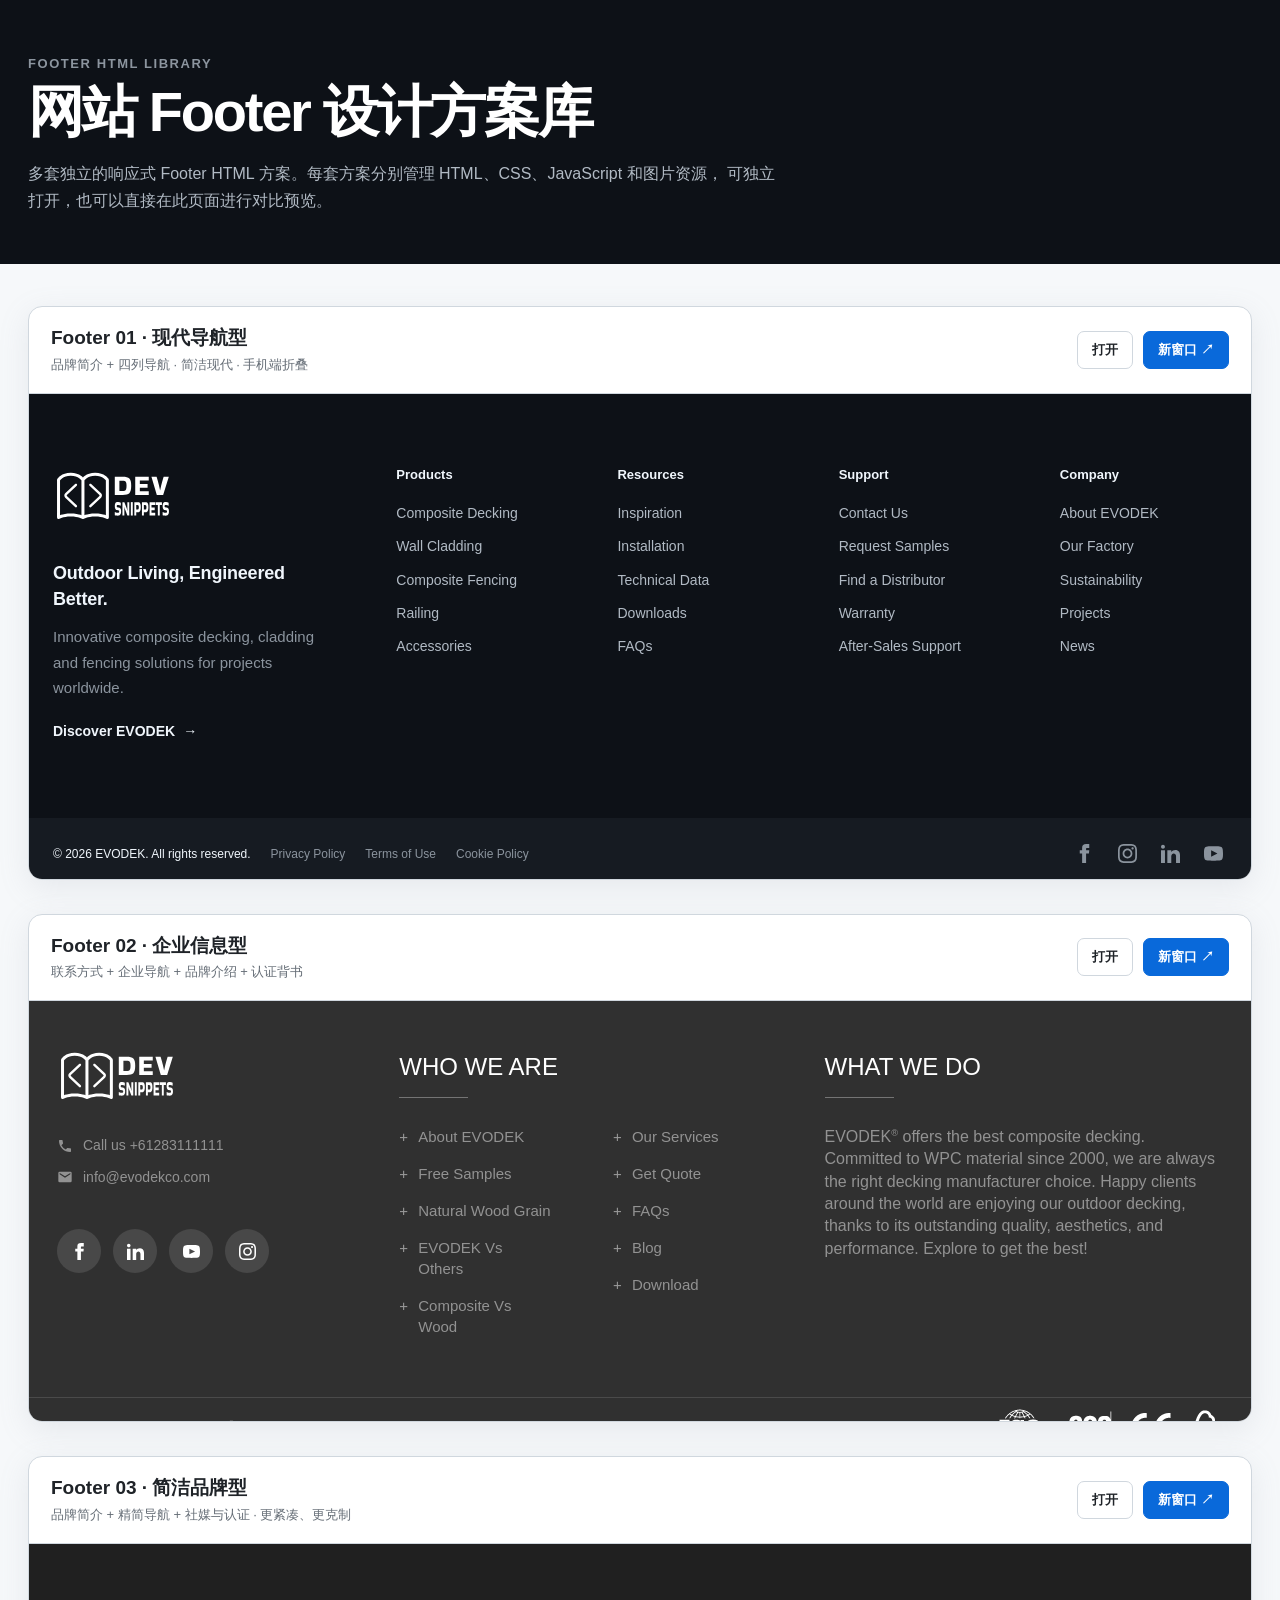
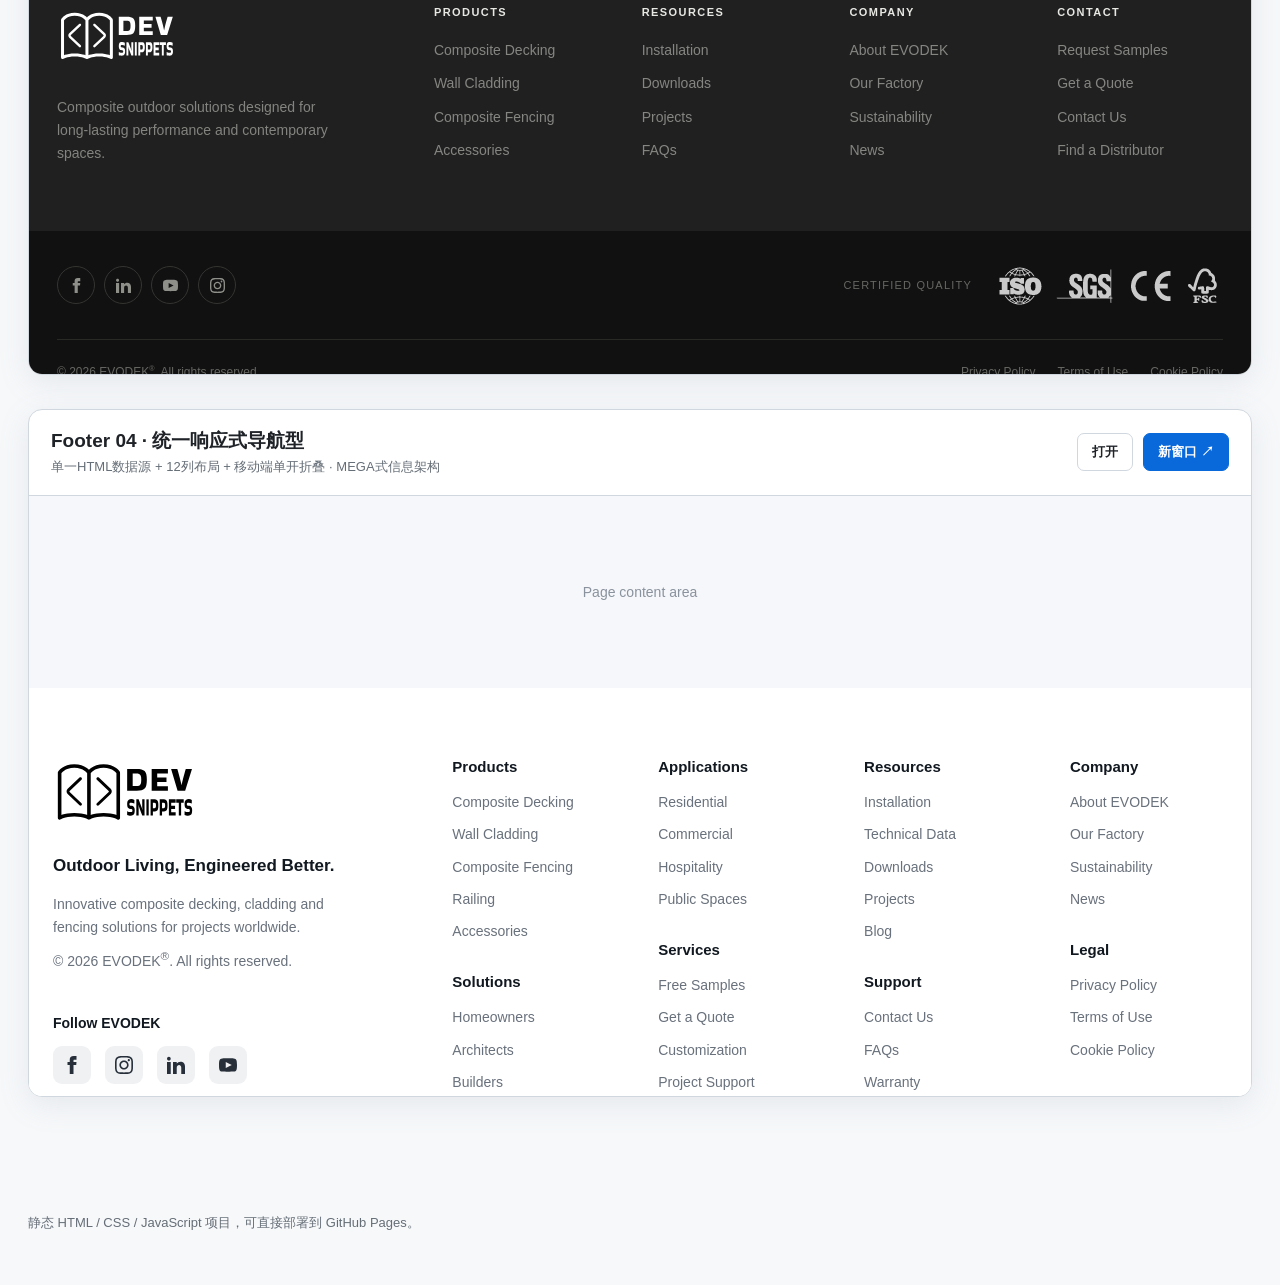
==== index.html @ 4586c10d "新增统一响应式 Footer 04 并重构项目文档 - 新增 Footer 04 统一响应式多栏目方案 - 采用单一 HTML 数据源适配桌面端和移动端 - 桌面端使用 12 列网格布局，品牌区占 4" ====
<!DOCTYPE html>
<html lang="zh-CN">
<head>
  <meta charset="UTF-8">
  <meta name="viewport" content="width=device-width, initial-scale=1.0">
  <meta name="description" content="Footer HTML 设计方案库">
  <title>Footer HTML Library</title>
  <style>
    :root {
      --bg: #f6f8fa;
      --card: #ffffff;
      --text: #1f2328;
      --muted: #656d76;
      --line: #d0d7de;
      --accent: #0969da;
      --shadow: 0 8px 30px rgba(140,149,159,.15);
      --max: 1480px;
    }

    * { box-sizing: border-box; }
    html { -webkit-text-size-adjust: 100%; }

    body {
      margin: 0;
      font-family: Inter, -apple-system, BlinkMacSystemFont, "Segoe UI", Roboto, Helvetica, Arial, sans-serif;
      color: var(--text);
      background: var(--bg);
    }

    a { color: inherit; text-decoration: none; }

    .page-header {
      background: #0d1117;
      color: #fff;
    }

    .page-header__inner {
      max-width: var(--max);
      margin: 0 auto;
      padding: 56px 28px 50px;
    }

    .eyebrow {
      margin: 0 0 12px;
      color: #8c959f;
      font-size: 13px;
      font-weight: 700;
      letter-spacing: .12em;
      text-transform: uppercase;
    }

    h1 {
      margin: 0;
      font-size: clamp(32px, 5vw, 56px);
      line-height: 1.05;
      letter-spacing: -.04em;
    }

    .intro {
      max-width: 760px;
      margin: 18px 0 0;
      color: #b1bac4;
      font-size: 16px;
      line-height: 1.7;
    }

    .page-main {
      max-width: var(--max);
      margin: 0 auto;
      padding: 42px 28px 70px;
    }

    .preview-card {
      overflow: hidden;
      margin-bottom: 34px;
      border: 1px solid var(--line);
      border-radius: 14px;
      background: var(--card);
      box-shadow: var(--shadow);
    }

    .preview-card__head {
      min-height: 78px;
      padding: 18px 22px;
      display: flex;
      align-items: center;
      justify-content: space-between;
      gap: 22px;
      border-bottom: 1px solid var(--line);
    }

    .preview-card__title-wrap { min-width: 0; }

    .preview-card__title {
      margin: 0;
      font-size: 19px;
      line-height: 1.35;
    }

    .preview-card__meta {
      margin: 5px 0 0;
      color: var(--muted);
      font-size: 13px;
      line-height: 1.45;
    }

    .preview-card__actions {
      display: flex;
      flex: 0 0 auto;
      gap: 10px;
    }

    .button {
      display: inline-flex;
      min-height: 38px;
      padding: 0 14px;
      align-items: center;
      justify-content: center;
      border: 1px solid var(--line);
      border-radius: 7px;
      background: #fff;
      color: var(--text);
      font-size: 13px;
      font-weight: 600;
      transition: border-color .2s ease, background-color .2s ease;
    }

    .button:hover {
      border-color: #8c959f;
      background: #f6f8fa;
    }

    .button--primary {
      border-color: var(--accent);
      background: var(--accent);
      color: #fff;
    }

    .button--primary:hover {
      border-color: #0860ca;
      background: #0860ca;
    }

    .preview-frame {
      display: block;
      width: 100%;
      height: 485px;
      border: 0;
      background: #fff;
    }

    .preview-card--compact .preview-frame { height: 420px; }
    .preview-card--brand .preview-frame { height: 430px; }
    .preview-card--unified .preview-frame { height: 600px; }

    .page-footer {
      max-width: var(--max);
      margin: 0 auto;
      padding: 0 28px 40px;
      color: var(--muted);
      font-size: 13px;
    }

    @media (max-width: 720px) {
      .page-header__inner { padding: 40px 20px 36px; }
      .page-main { padding: 24px 14px 48px; }
      .preview-card { margin-bottom: 22px; border-radius: 10px; }

      .preview-card__head {
        min-height: auto;
        padding: 16px;
        align-items: flex-start;
        flex-direction: column;
      }

      .preview-card__actions { width: 100%; }
      .button { flex: 1; }

      .preview-frame,
      .preview-card--compact .preview-frame,
      .preview-card--brand .preview-frame {
        height: 720px;
      }

      .preview-card--unified .preview-frame { height: 920px; }

      .page-footer { padding: 0 20px 30px; }
    }
  </style>
</head>
<body>
  <header class="page-header">
    <div class="page-header__inner">
      <p class="eyebrow">FOOTER HTML LIBRARY</p>
      <h1>网站 Footer 设计方案库</h1>
      <p class="intro">
        多套独立的响应式 Footer HTML 方案。每套方案分别管理 HTML、CSS、JavaScript 和图片资源，
        可独立打开，也可以直接在此页面进行对比预览。
      </p>
    </div>
  </header>

  <main class="page-main">

    <section class="preview-card">
      <div class="preview-card__head">
        <div class="preview-card__title-wrap">
          <h2 class="preview-card__title">Footer 01 · 现代导航型</h2>
          <p class="preview-card__meta">品牌简介 + 四列导航 · 简洁现代 · 手机端折叠</p>
        </div>
        <div class="preview-card__actions">
          <a class="button" href="footer-01/">打开</a>
          <a class="button button--primary" href="footer-01/" target="_blank" rel="noopener">新窗口 ↗</a>
        </div>
      </div>
      <iframe class="preview-frame" src="footer-01/" title="Footer 01 预览" loading="lazy"></iframe>
    </section>

    <section class="preview-card preview-card--compact">
      <div class="preview-card__head">
        <div class="preview-card__title-wrap">
          <h2 class="preview-card__title">Footer 02 · 企业信息型</h2>
          <p class="preview-card__meta">联系方式 + 企业导航 + 品牌介绍 + 认证背书</p>
        </div>
        <div class="preview-card__actions">
          <a class="button" href="footer-02/">打开</a>
          <a class="button button--primary" href="footer-02/" target="_blank" rel="noopener">新窗口 ↗</a>
        </div>
      </div>
      <iframe class="preview-frame" src="footer-02/" title="Footer 02 预览" loading="lazy"></iframe>
    </section>

    <section class="preview-card preview-card--brand">
      <div class="preview-card__head">
        <div class="preview-card__title-wrap">
          <h2 class="preview-card__title">Footer 03 · 简洁品牌型</h2>
          <p class="preview-card__meta">品牌简介 + 精简导航 + 社媒与认证 · 更紧凑、更克制</p>
        </div>
        <div class="preview-card__actions">
          <a class="button" href="footer-03/">打开</a>
          <a class="button button--primary" href="footer-03/" target="_blank" rel="noopener">新窗口 ↗</a>
        </div>
      </div>
      <iframe class="preview-frame" src="footer-03/" title="Footer 03 预览" loading="lazy"></iframe>
    </section>

    <section class="preview-card preview-card--unified">
      <div class="preview-card__head">
        <div class="preview-card__title-wrap">
          <h2 class="preview-card__title">Footer 04 · 统一响应式导航型</h2>
          <p class="preview-card__meta">单一HTML数据源 + 12列布局 + 移动端单开折叠 · MEGA式信息架构</p>
        </div>
        <div class="preview-card__actions">
          <a class="button" href="footer-04/">打开</a>
          <a class="button button--primary" href="footer-04/" target="_blank" rel="noopener">新窗口 ↗</a>
        </div>
      </div>
      <iframe class="preview-frame" src="footer-04/" title="Footer 04 预览" loading="lazy"></iframe>
    </section>

  </main>

  <footer class="page-footer">
    <p>静态 HTML / CSS / JavaScript 项目，可直接部署到 GitHub Pages。</p>
  </footer>
</body>
</html>
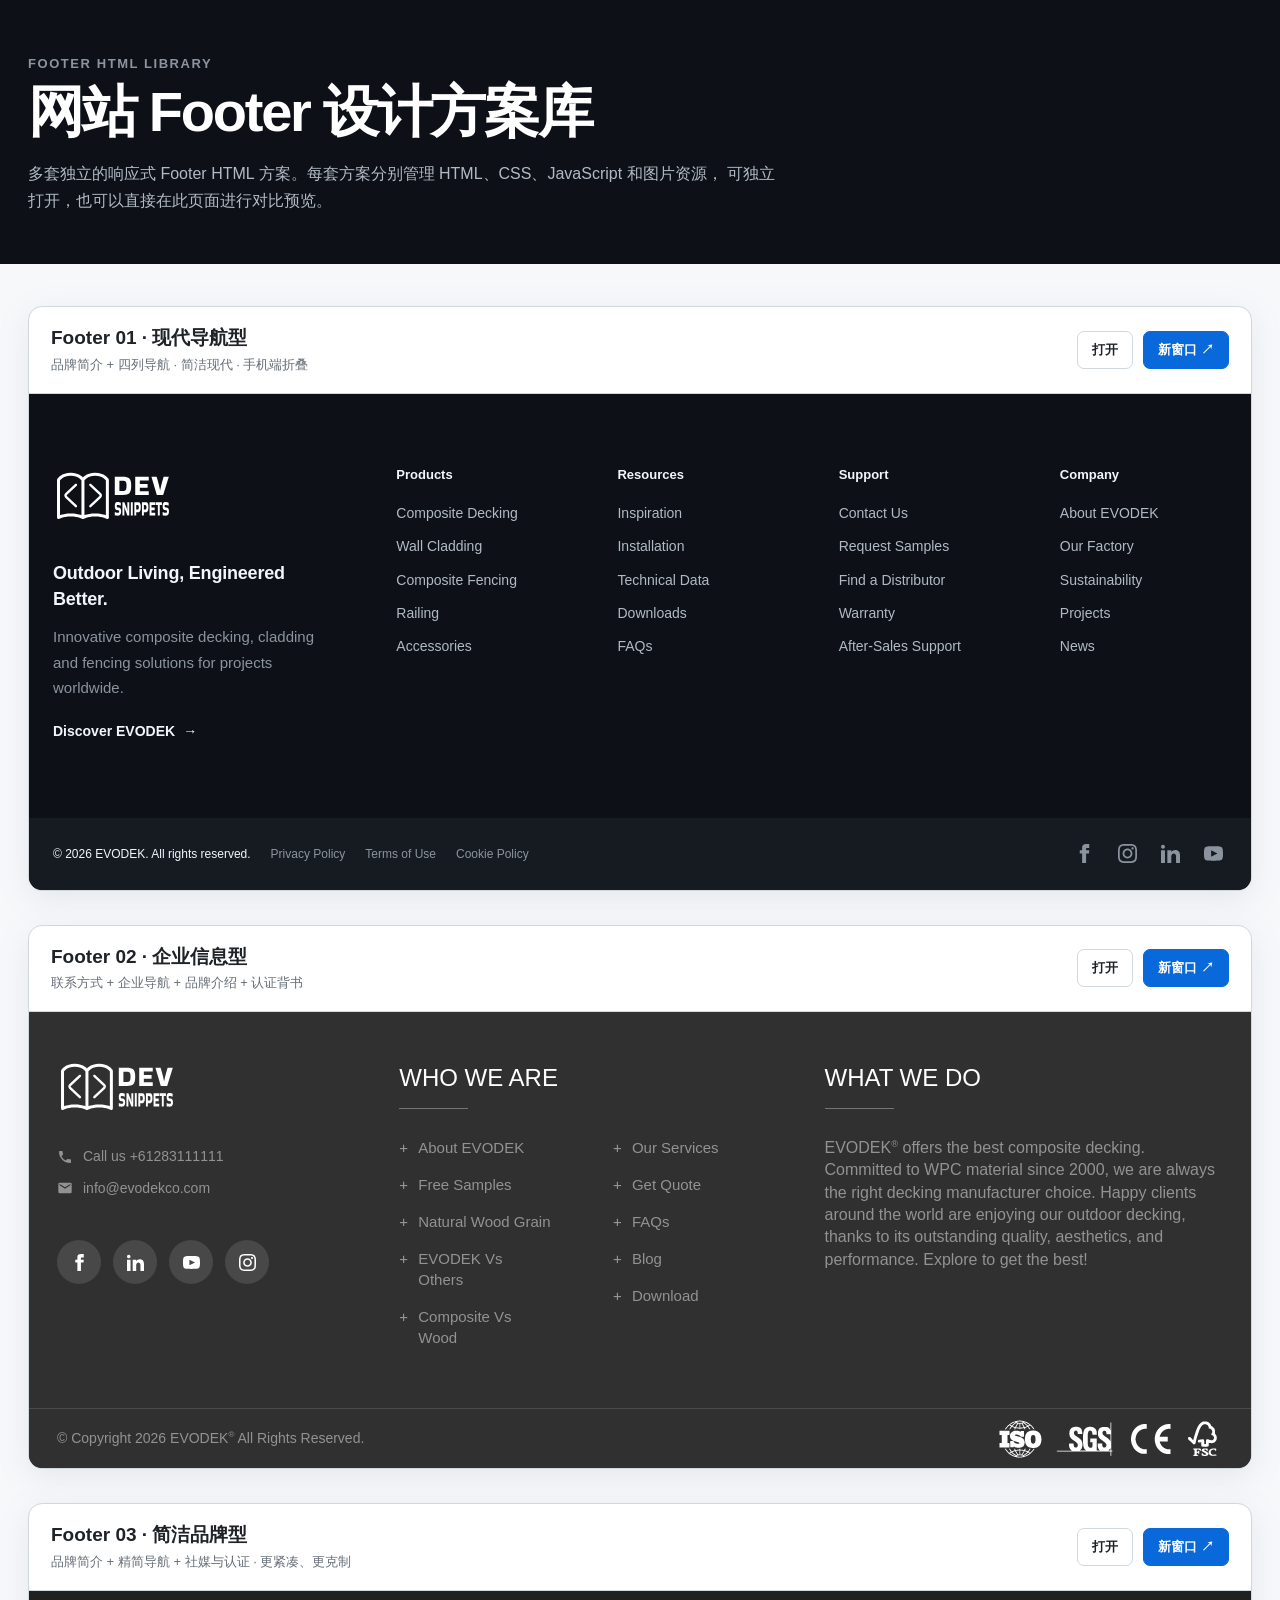
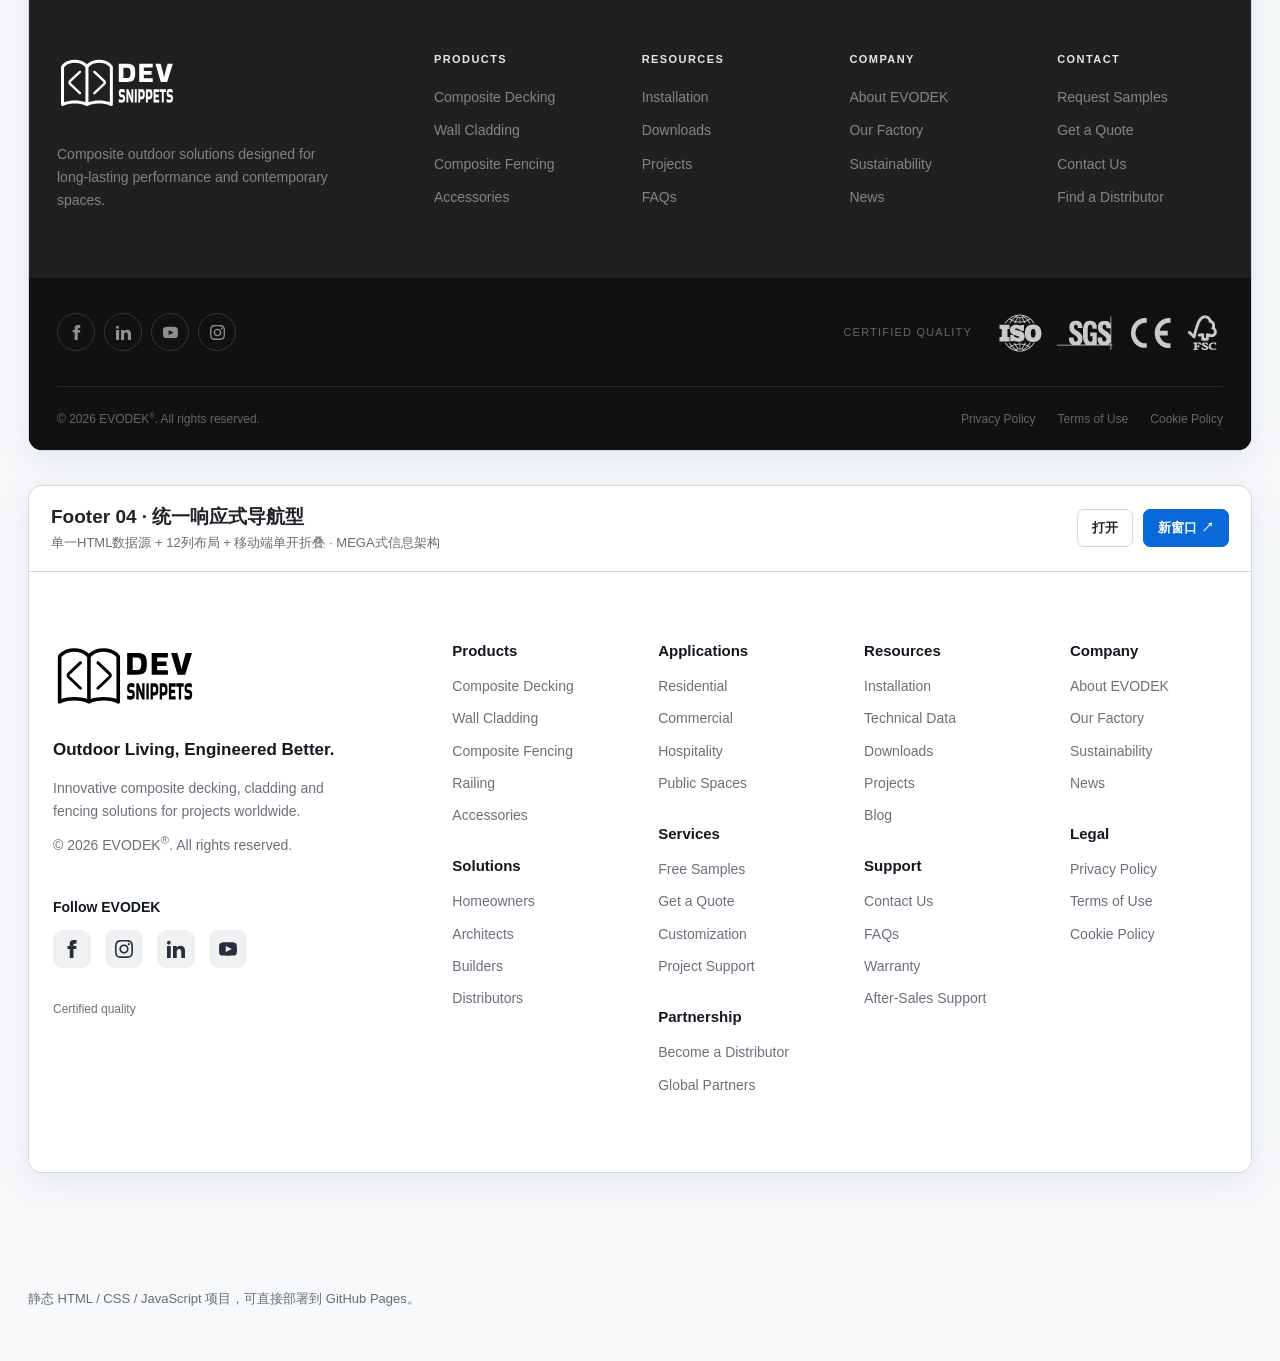
==== commit 615e4f75: "优化 Footer 预览高度并移除内部滚动条 - 优化根目录 index.html 的 Footer 预览框 - 根据每套 Footer 的实际内容自动调整 iframe 高度 - 移除 Footer" ====
--- a/index.html
+++ b/index.html
@@ -145,8 +145,10 @@
       display: block;
       width: 100%;
       height: 485px;
+      overflow: hidden;
       border: 0;
       background: #fff;
+      transition: height .2s ease;
     }
 
     .preview-card--compact .preview-frame { height: 420px; }
@@ -213,7 +215,7 @@
           <a class="button button--primary" href="footer-01/" target="_blank" rel="noopener">新窗口 ↗</a>
         </div>
       </div>
-      <iframe class="preview-frame" src="footer-01/" title="Footer 01 预览" loading="lazy"></iframe>
+      <iframe class="preview-frame" src="footer-01/" title="Footer 01 预览" loading="lazy" scrolling="no"></iframe>
     </section>
 
     <section class="preview-card preview-card--compact">
@@ -227,7 +229,7 @@
           <a class="button button--primary" href="footer-02/" target="_blank" rel="noopener">新窗口 ↗</a>
         </div>
       </div>
-      <iframe class="preview-frame" src="footer-02/" title="Footer 02 预览" loading="lazy"></iframe>
+      <iframe class="preview-frame" src="footer-02/" title="Footer 02 预览" loading="lazy" scrolling="no"></iframe>
     </section>
 
     <section class="preview-card preview-card--brand">
@@ -241,7 +243,7 @@
           <a class="button button--primary" href="footer-03/" target="_blank" rel="noopener">新窗口 ↗</a>
         </div>
       </div>
-      <iframe class="preview-frame" src="footer-03/" title="Footer 03 预览" loading="lazy"></iframe>
+      <iframe class="preview-frame" src="footer-03/" title="Footer 03 预览" loading="lazy" scrolling="no"></iframe>
     </section>
 
     <section class="preview-card preview-card--unified">
@@ -255,7 +257,7 @@
           <a class="button button--primary" href="footer-04/" target="_blank" rel="noopener">新窗口 ↗</a>
         </div>
       </div>
-      <iframe class="preview-frame" src="footer-04/" title="Footer 04 预览" loading="lazy"></iframe>
+      <iframe class="preview-frame" src="footer-04/" title="Footer 04 预览" loading="lazy" scrolling="no"></iframe>
     </section>
 
   </main>
@@ -263,5 +265,59 @@
   <footer class="page-footer">
     <p>静态 HTML / CSS / JavaScript 项目，可直接部署到 GitHub Pages。</p>
   </footer>
+
+  <script>
+    (() => {
+      "use strict";
+
+      const frames = document.querySelectorAll(".preview-frame");
+
+      const connectAutoHeight = (frame) => {
+        const doc = frame.contentDocument;
+        if (!doc || !doc.documentElement || !doc.body) return;
+
+        // The spacer belongs to each standalone demo page. The overview only
+        // needs the footer itself, so removing it keeps the comparison concise.
+        const demoSpace = doc.querySelector(".demo-space");
+        if (demoSpace) demoSpace.style.setProperty("display", "none", "important");
+
+        doc.documentElement.style.overflow = "hidden";
+        doc.body.style.overflow = "hidden";
+
+        const updateHeight = () => {
+          const height = Math.ceil(Math.max(
+            doc.documentElement.scrollHeight,
+            doc.documentElement.offsetHeight,
+            doc.body.scrollHeight,
+            doc.body.offsetHeight
+          ));
+
+          if (height > 0) frame.style.height = `${height}px`;
+        };
+
+        const scheduleUpdate = () => {
+          window.requestAnimationFrame(() => window.requestAnimationFrame(updateHeight));
+        };
+
+        const resizeObserver = new ResizeObserver(scheduleUpdate);
+        resizeObserver.observe(doc.documentElement);
+        resizeObserver.observe(doc.body);
+
+        const mutationObserver = new MutationObserver(scheduleUpdate);
+        mutationObserver.observe(doc.body, {
+          attributes: true,
+          childList: true,
+          subtree: true
+        });
+
+        if (doc.fonts && doc.fonts.ready) doc.fonts.ready.then(scheduleUpdate);
+        scheduleUpdate();
+      };
+
+      frames.forEach((frame) => {
+        frame.addEventListener("load", () => connectAutoHeight(frame));
+      });
+    })();
+  </script>
 </body>
 </html>
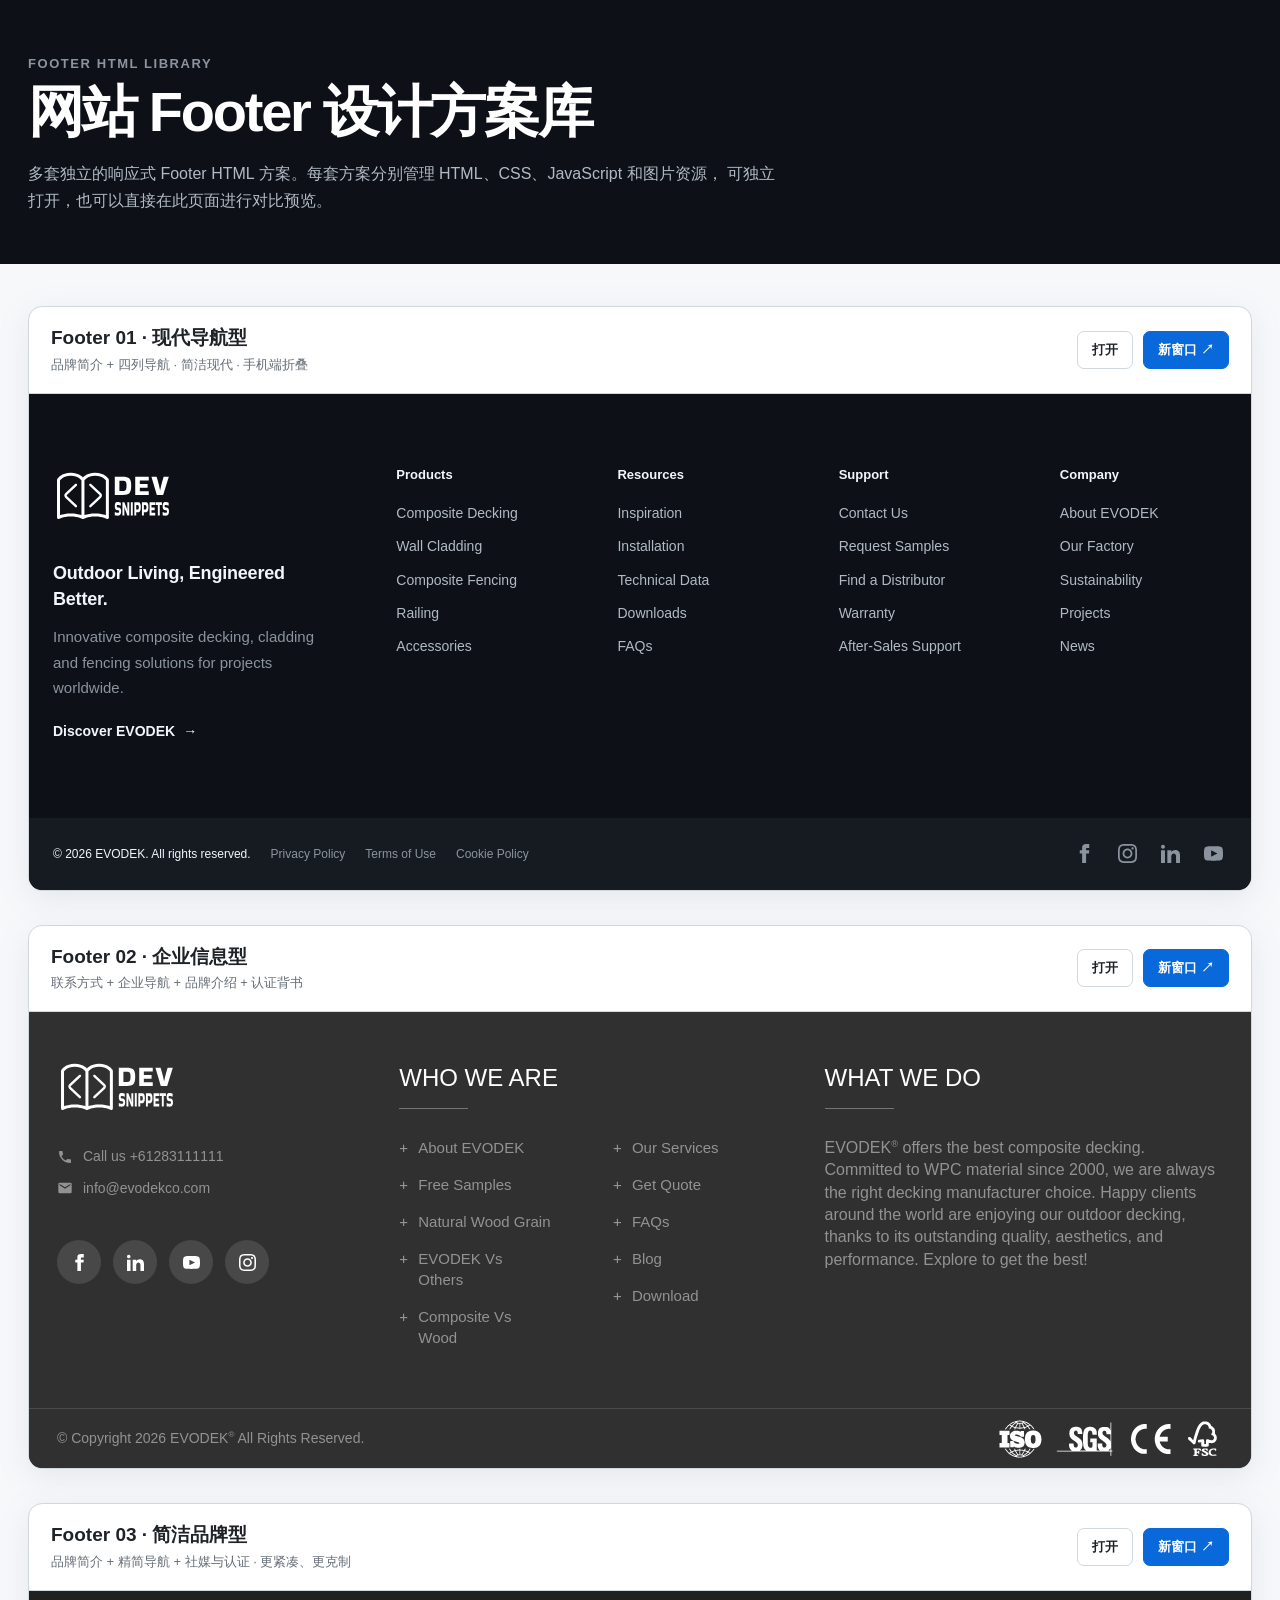
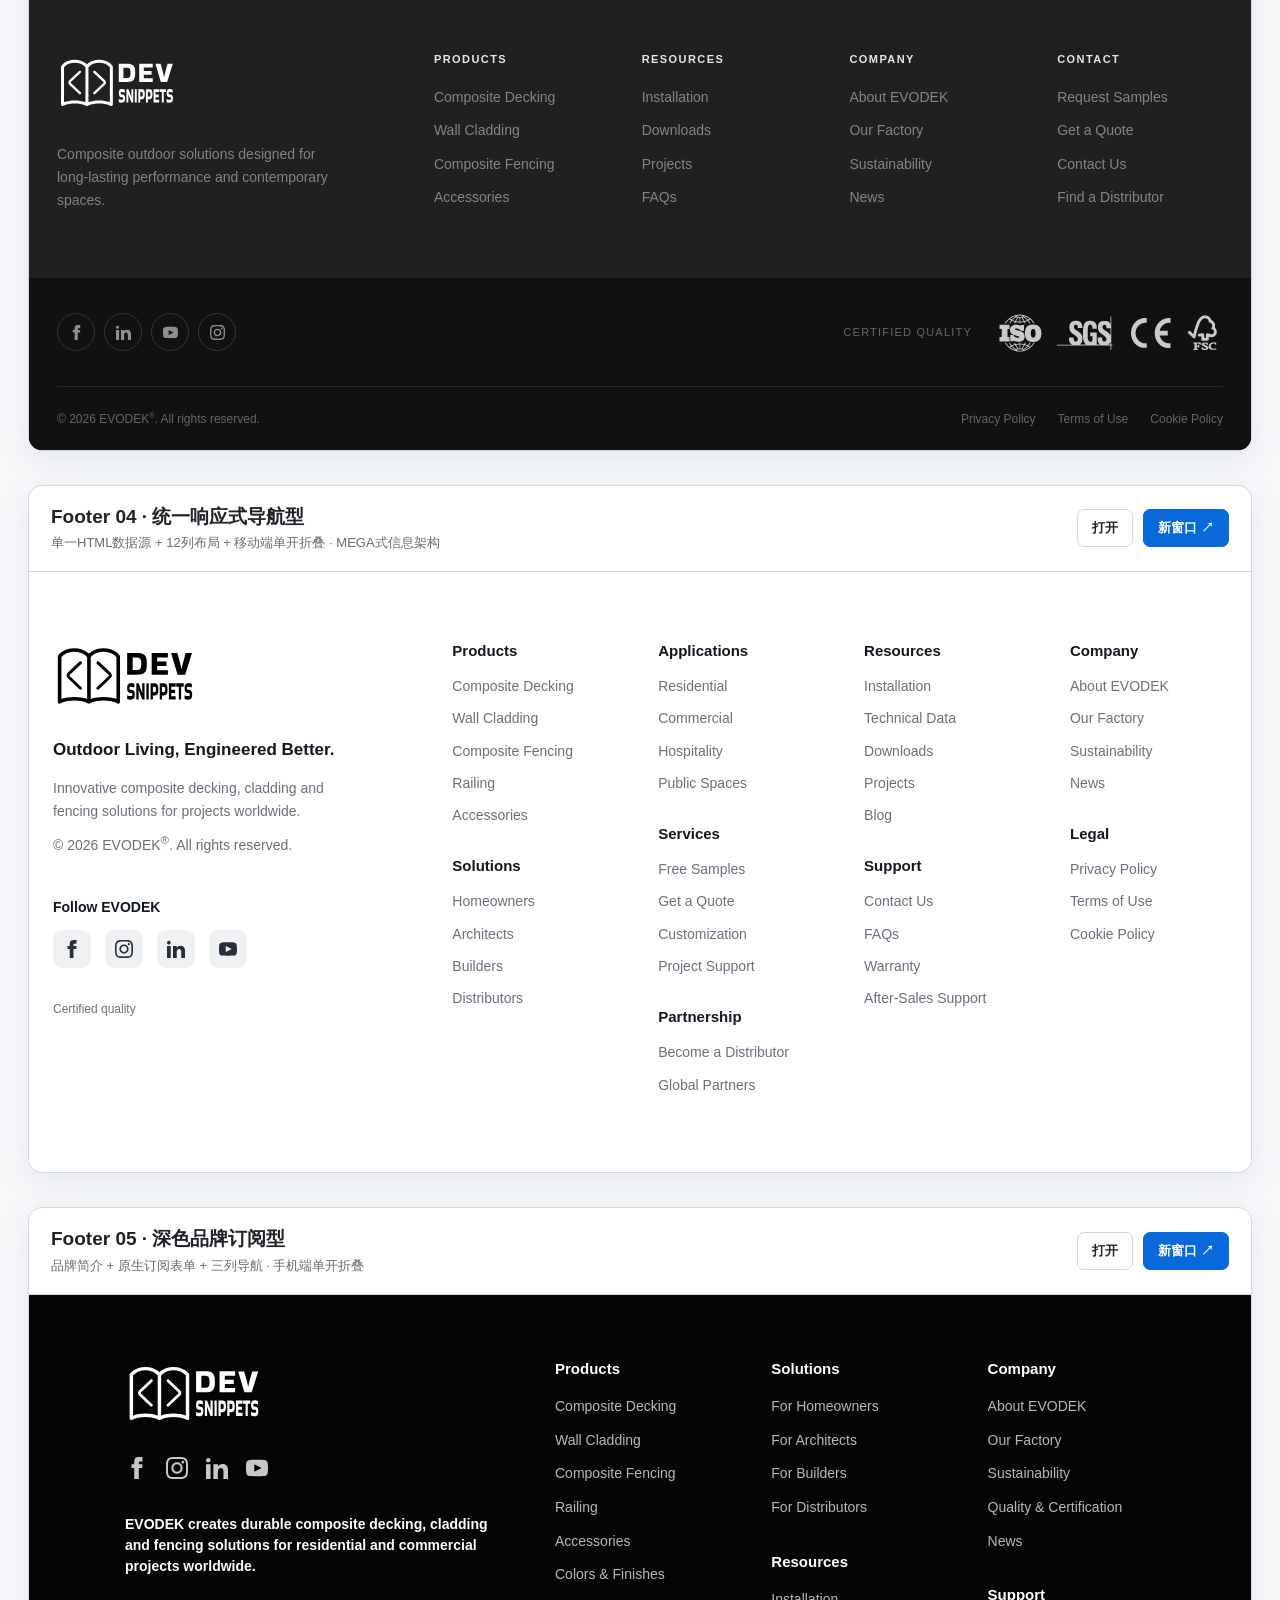
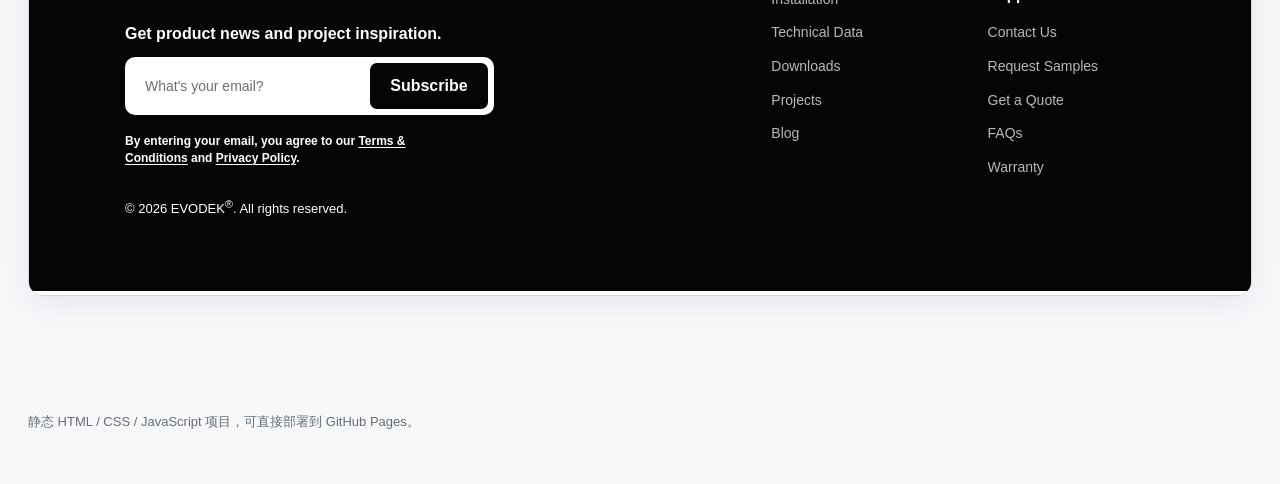
==== commit 8c39c81a: "优化 Footer 05 手机端导航间距与箭头对齐 - 精修 Footer 05 手机端折叠菜单 - 为折叠内容增加独立动画内层 - 确保菜单收起时内容区域高度完全归零 - 统一菜单标题行高度和分隔线" ====
--- a/index.html
+++ b/index.html
@@ -154,6 +154,7 @@
     .preview-card--compact .preview-frame { height: 420px; }
     .preview-card--brand .preview-frame { height: 430px; }
     .preview-card--unified .preview-frame { height: 600px; }
+    .preview-card--newsletter .preview-frame { height: 600px; }
 
     .page-footer {
       max-width: var(--max);
@@ -185,6 +186,7 @@
       }
 
       .preview-card--unified .preview-frame { height: 920px; }
+      .preview-card--newsletter .preview-frame { height: 940px; }
 
       .page-footer { padding: 0 20px 30px; }
     }
@@ -260,6 +262,20 @@
       <iframe class="preview-frame" src="footer-04/" title="Footer 04 预览" loading="lazy" scrolling="no"></iframe>
     </section>
 
+    <section class="preview-card preview-card--newsletter">
+      <div class="preview-card__head">
+        <div class="preview-card__title-wrap">
+          <h2 class="preview-card__title">Footer 05 · 深色品牌订阅型</h2>
+          <p class="preview-card__meta">品牌简介 + 原生订阅表单 + 三列导航 · 手机端单开折叠</p>
+        </div>
+        <div class="preview-card__actions">
+          <a class="button" href="footer-05/">打开</a>
+          <a class="button button--primary" href="footer-05/" target="_blank" rel="noopener">新窗口 ↗</a>
+        </div>
+      </div>
+      <iframe class="preview-frame" src="footer-05/" title="Footer 05 预览" loading="lazy" scrolling="no"></iframe>
+    </section>
+
   </main>
 
   <footer class="page-footer">
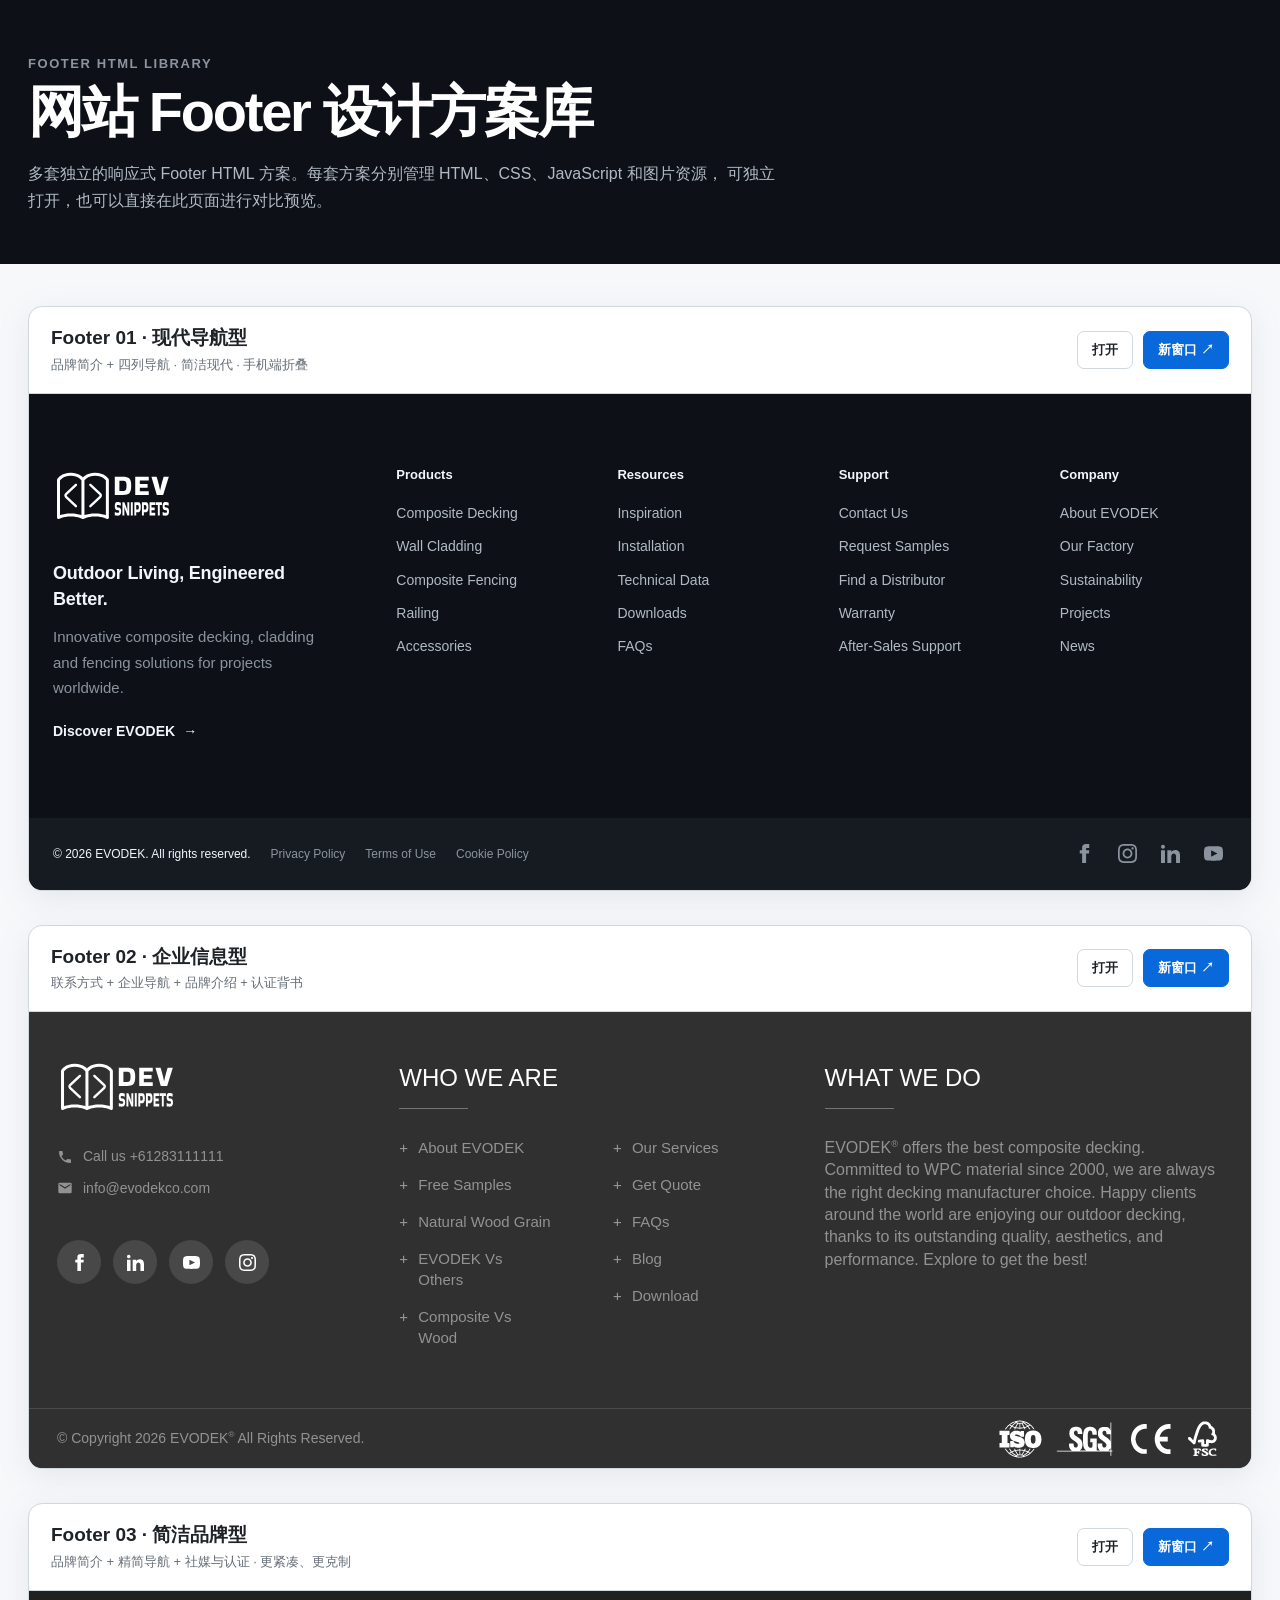
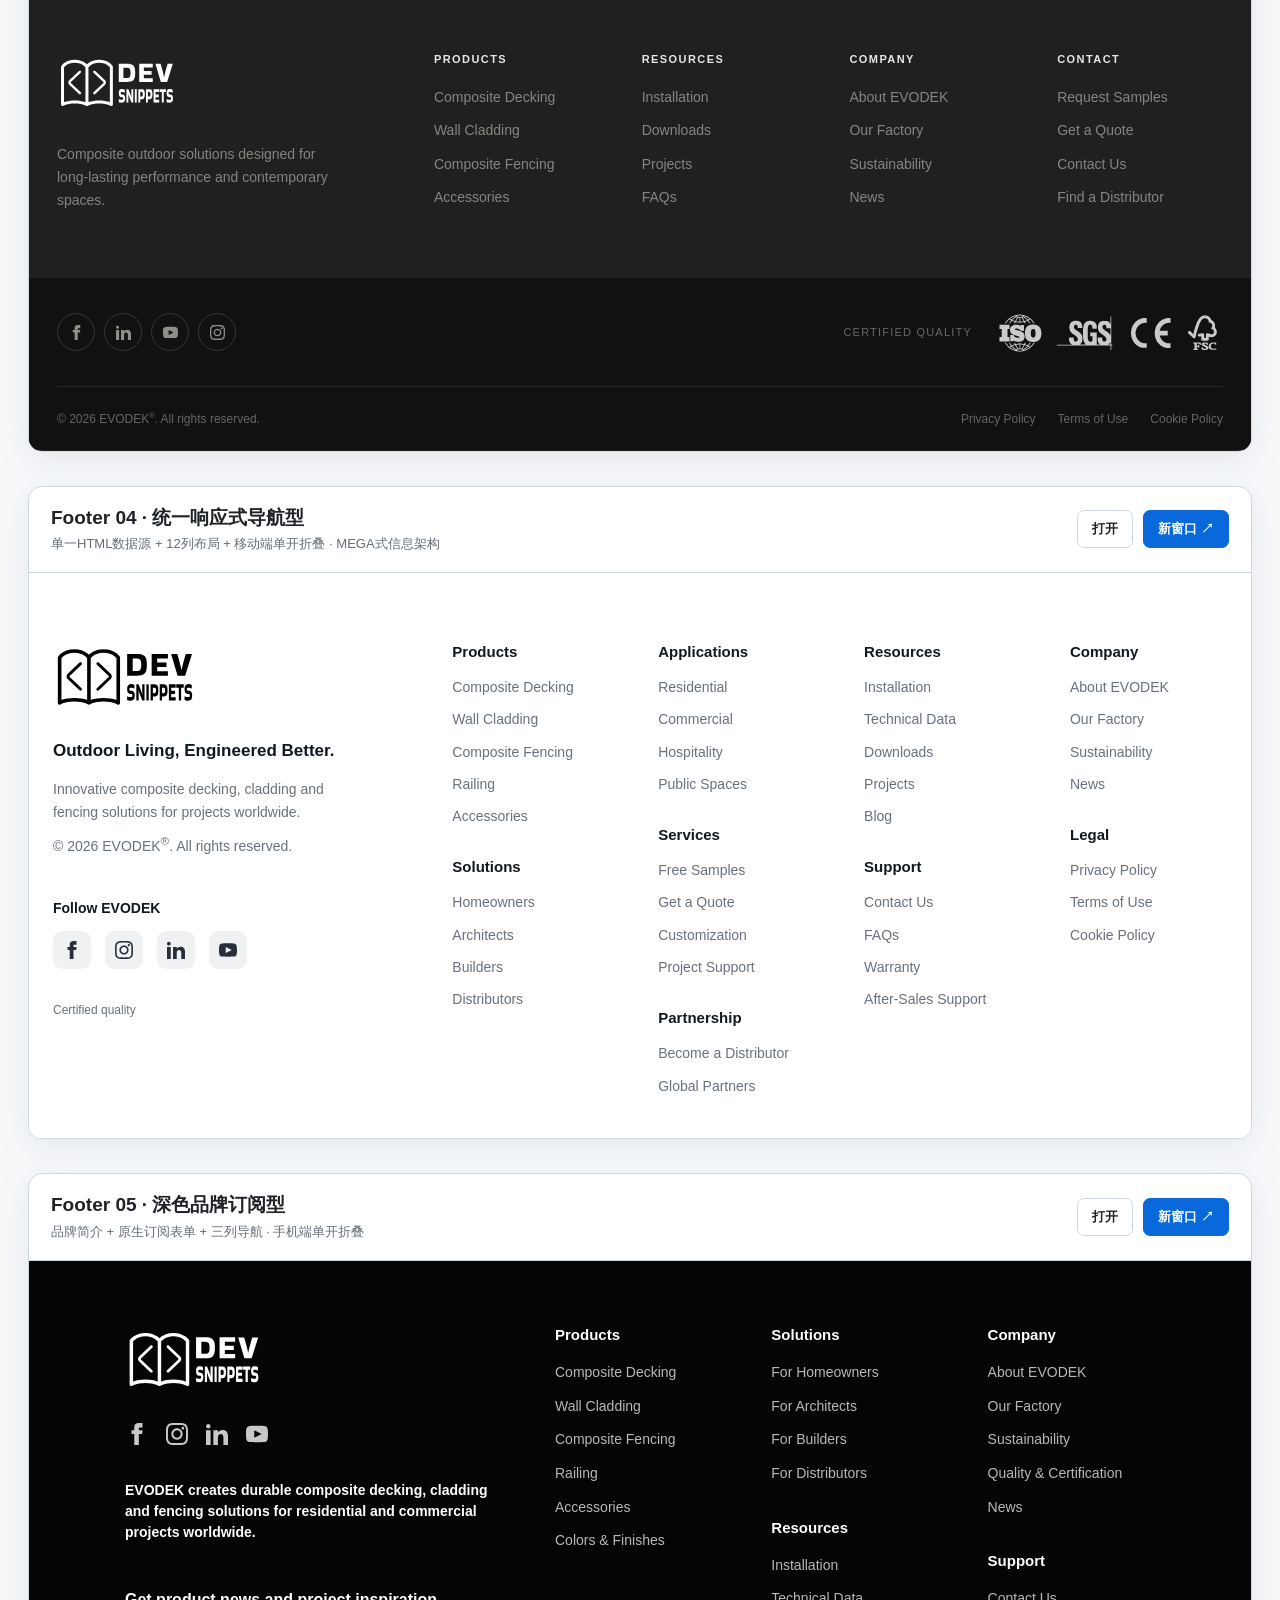
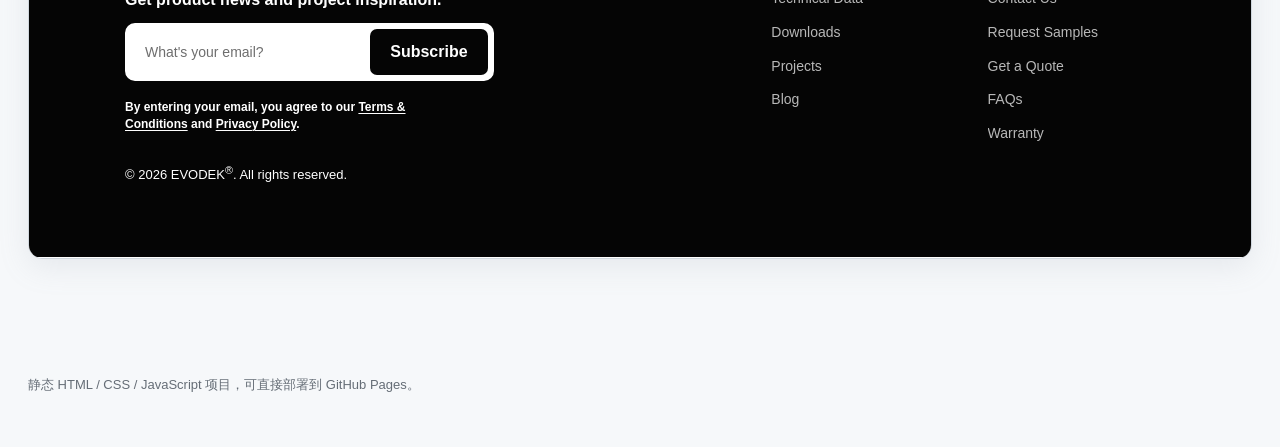
==== commit 7f831e34: "Update index.html" ====
--- a/index.html
+++ b/index.html
@@ -148,7 +148,6 @@
       overflow: hidden;
       border: 0;
       background: #fff;
-      transition: height .2s ease;
     }
 
     .preview-card--compact .preview-frame { height: 420px; }
@@ -301,12 +300,11 @@
         doc.body.style.overflow = "hidden";
 
         const updateHeight = () => {
-          const height = Math.ceil(Math.max(
-            doc.documentElement.scrollHeight,
-            doc.documentElement.offsetHeight,
-            doc.body.scrollHeight,
-            doc.body.offsetHeight
-          ));
+          const footer = doc.querySelector(".site-footer");
+
+          const height = footer
+            ? Math.ceil(footer.getBoundingClientRect().bottom)
+            : Math.ceil(doc.body.scrollHeight);
 
           if (height > 0) frame.style.height = `${height}px`;
         };
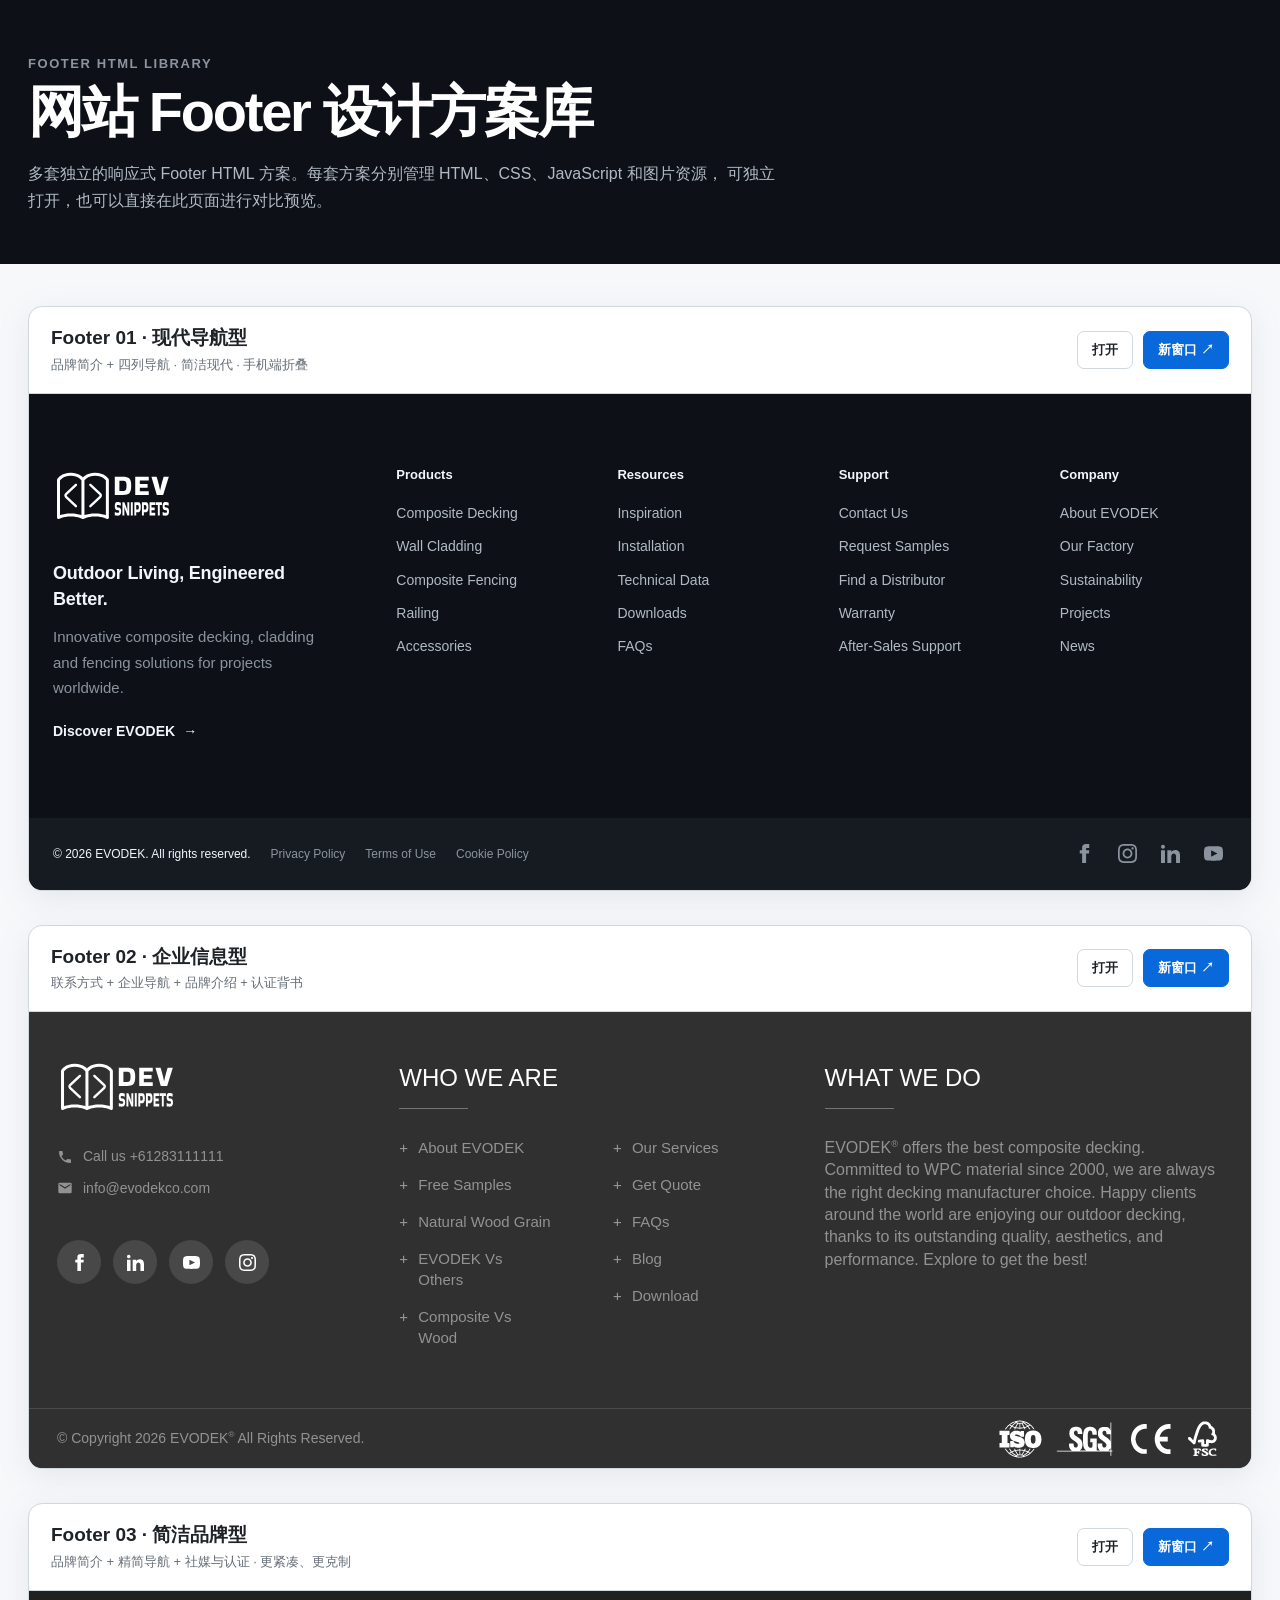
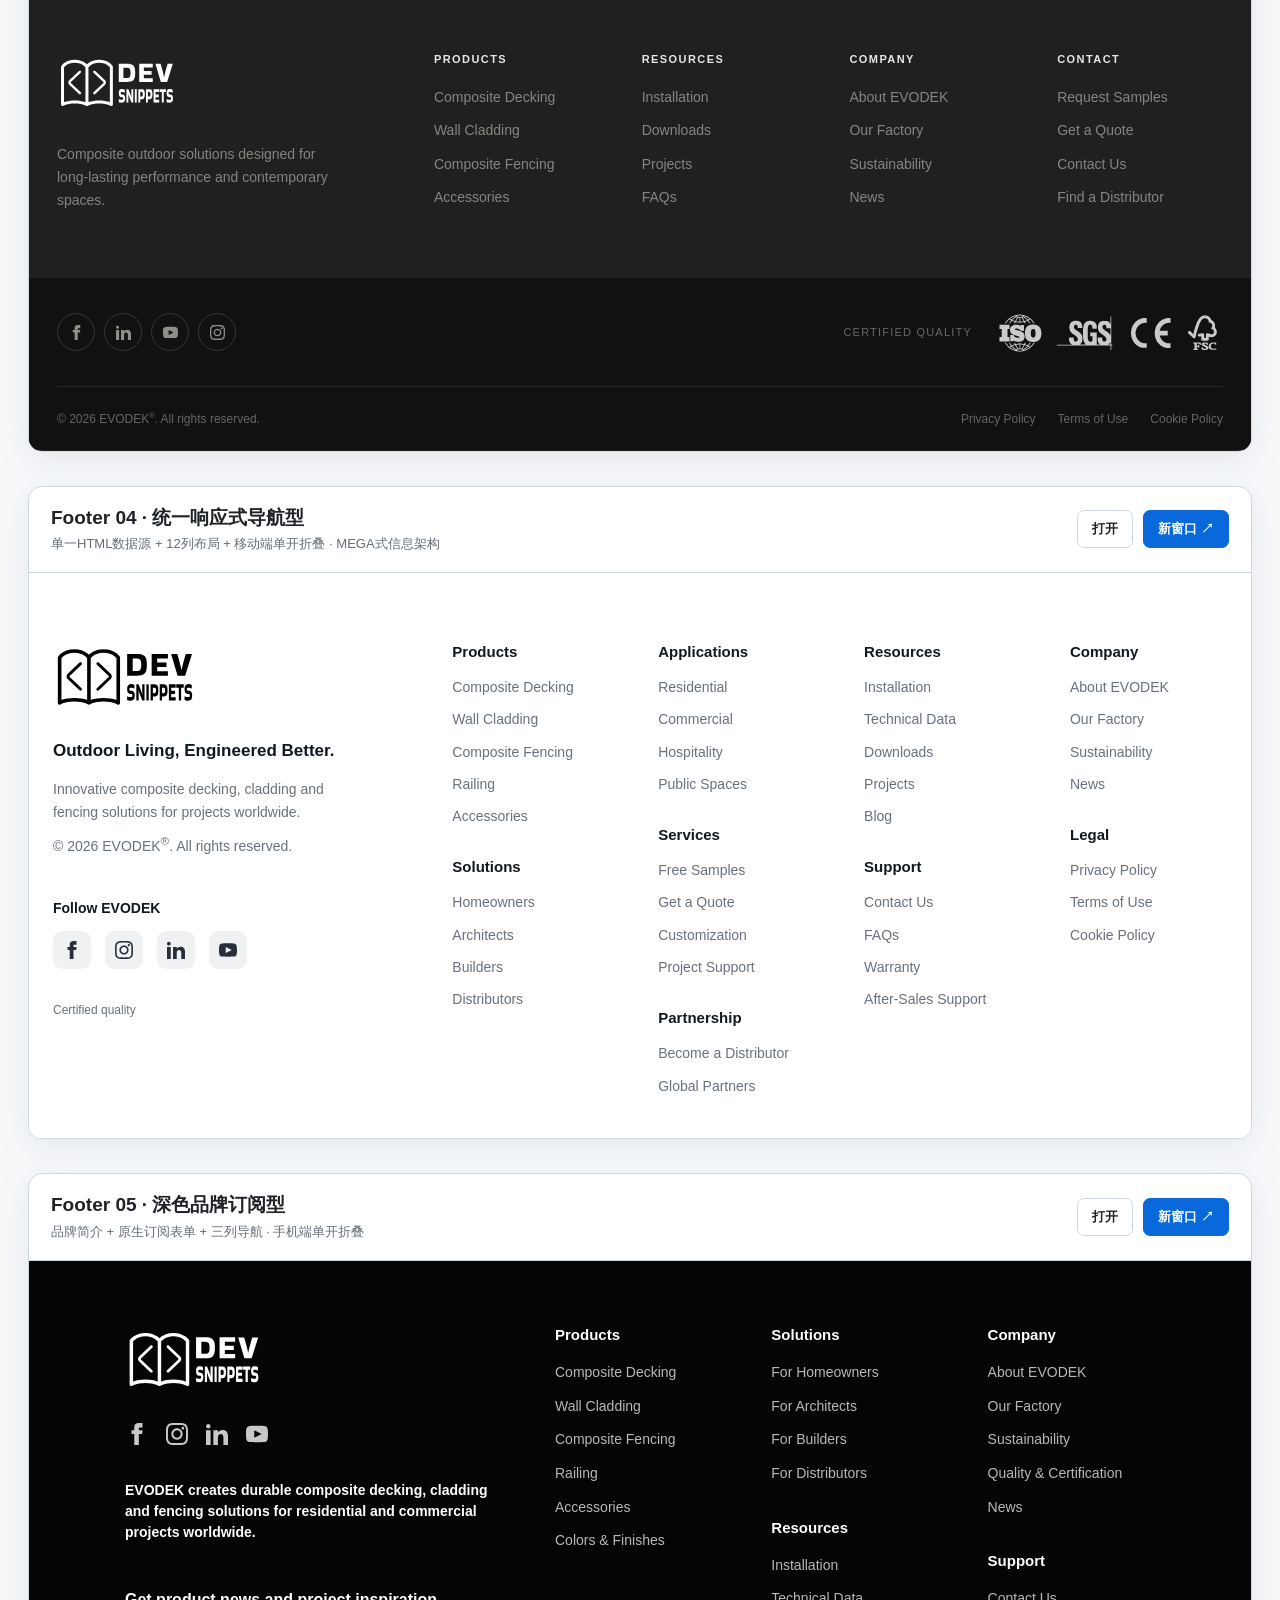
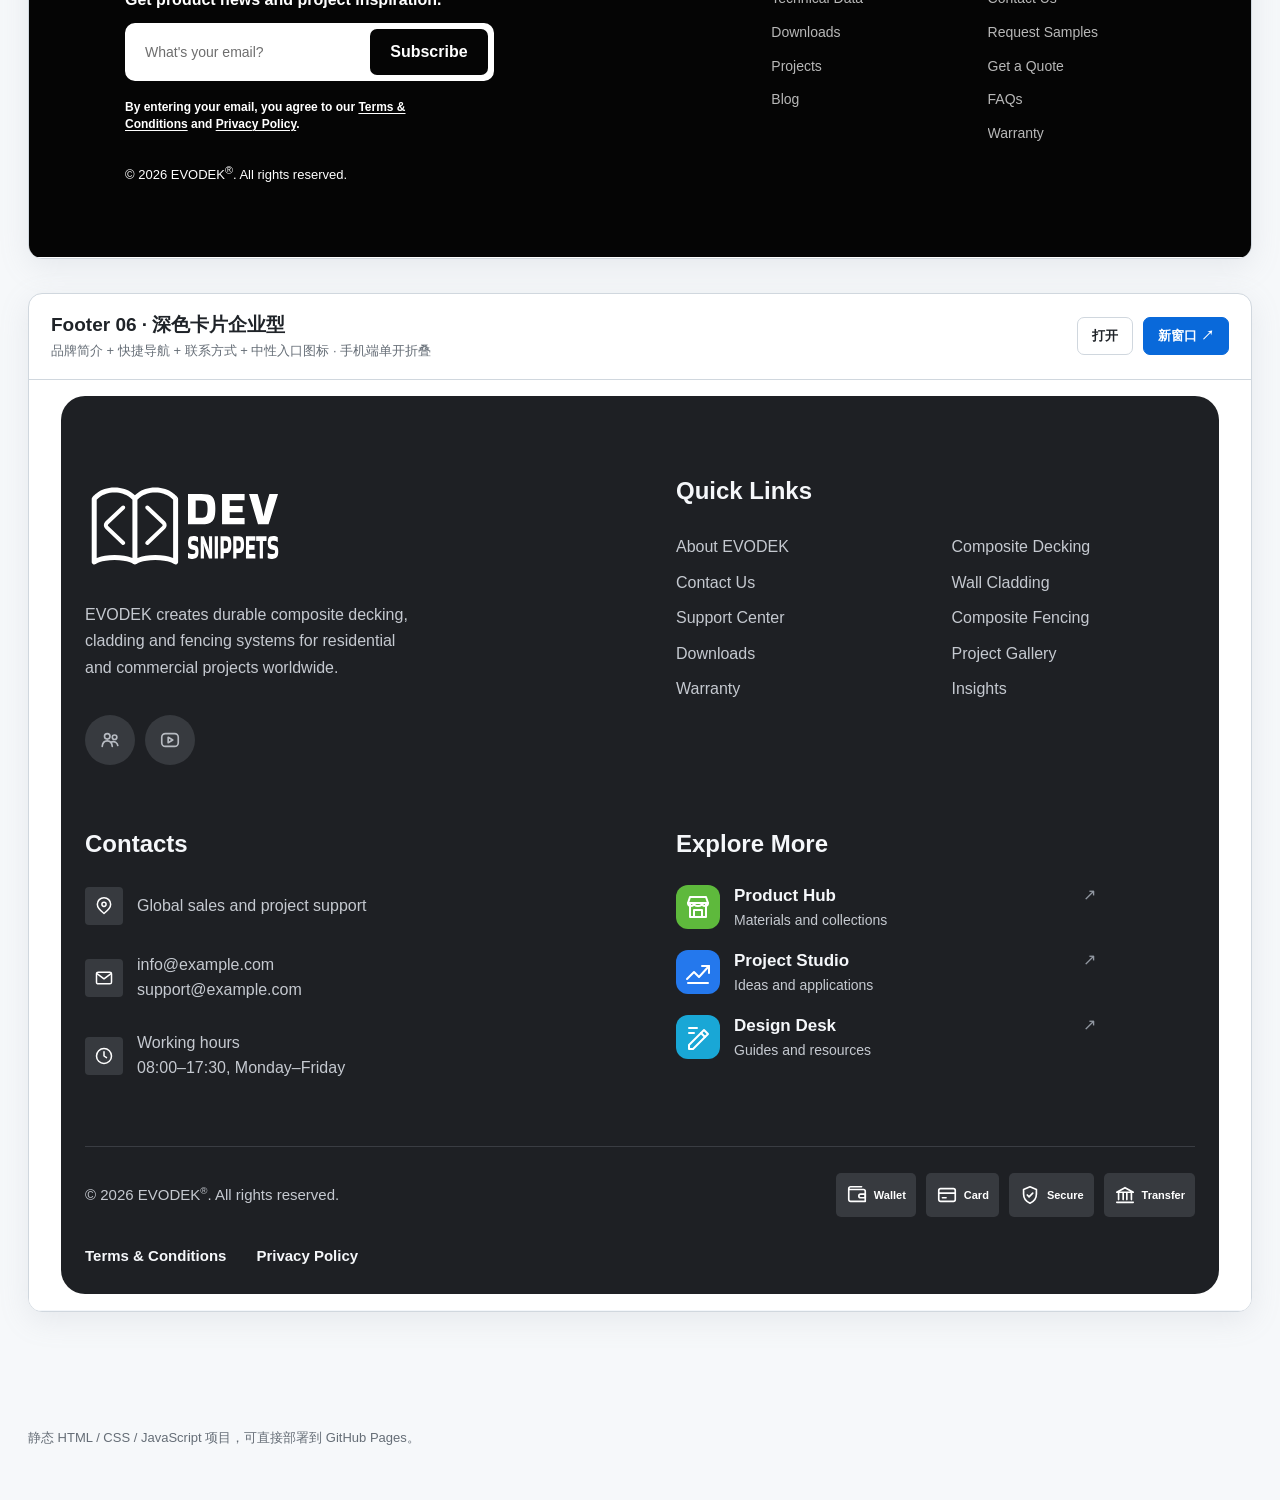
==== commit ade270d2: "新增 Footer 06 深色卡片企业型方案 * 新增 footer-06 深色圆角卡片式企业 Footer * 桌面端采用品牌、快捷链接、联系方式和扩展入口四列布局 * 平板端自动转换为两列信息布局" ====
--- a/index.html
+++ b/index.html
@@ -154,6 +154,7 @@
     .preview-card--brand .preview-frame { height: 430px; }
     .preview-card--unified .preview-frame { height: 600px; }
     .preview-card--newsletter .preview-frame { height: 600px; }
+    .preview-card--corporate .preview-frame { height: 600px; }
 
     .page-footer {
       max-width: var(--max);
@@ -186,6 +187,7 @@
 
       .preview-card--unified .preview-frame { height: 920px; }
       .preview-card--newsletter .preview-frame { height: 940px; }
+      .preview-card--corporate .preview-frame { height: 940px; }
 
       .page-footer { padding: 0 20px 30px; }
     }
@@ -275,6 +277,20 @@
       <iframe class="preview-frame" src="footer-05/" title="Footer 05 预览" loading="lazy" scrolling="no"></iframe>
     </section>
 
+    <section class="preview-card preview-card--corporate">
+      <div class="preview-card__head">
+        <div class="preview-card__title-wrap">
+          <h2 class="preview-card__title">Footer 06 · 深色卡片企业型</h2>
+          <p class="preview-card__meta">品牌简介 + 快捷导航 + 联系方式 + 中性入口图标 · 手机端单开折叠</p>
+        </div>
+        <div class="preview-card__actions">
+          <a class="button" href="footer-06/">打开</a>
+          <a class="button button--primary" href="footer-06/" target="_blank" rel="noopener">新窗口 ↗</a>
+        </div>
+      </div>
+      <iframe class="preview-frame" src="footer-06/" title="Footer 06 预览" loading="lazy" scrolling="no"></iframe>
+    </section>
+
   </main>
 
   <footer class="page-footer">
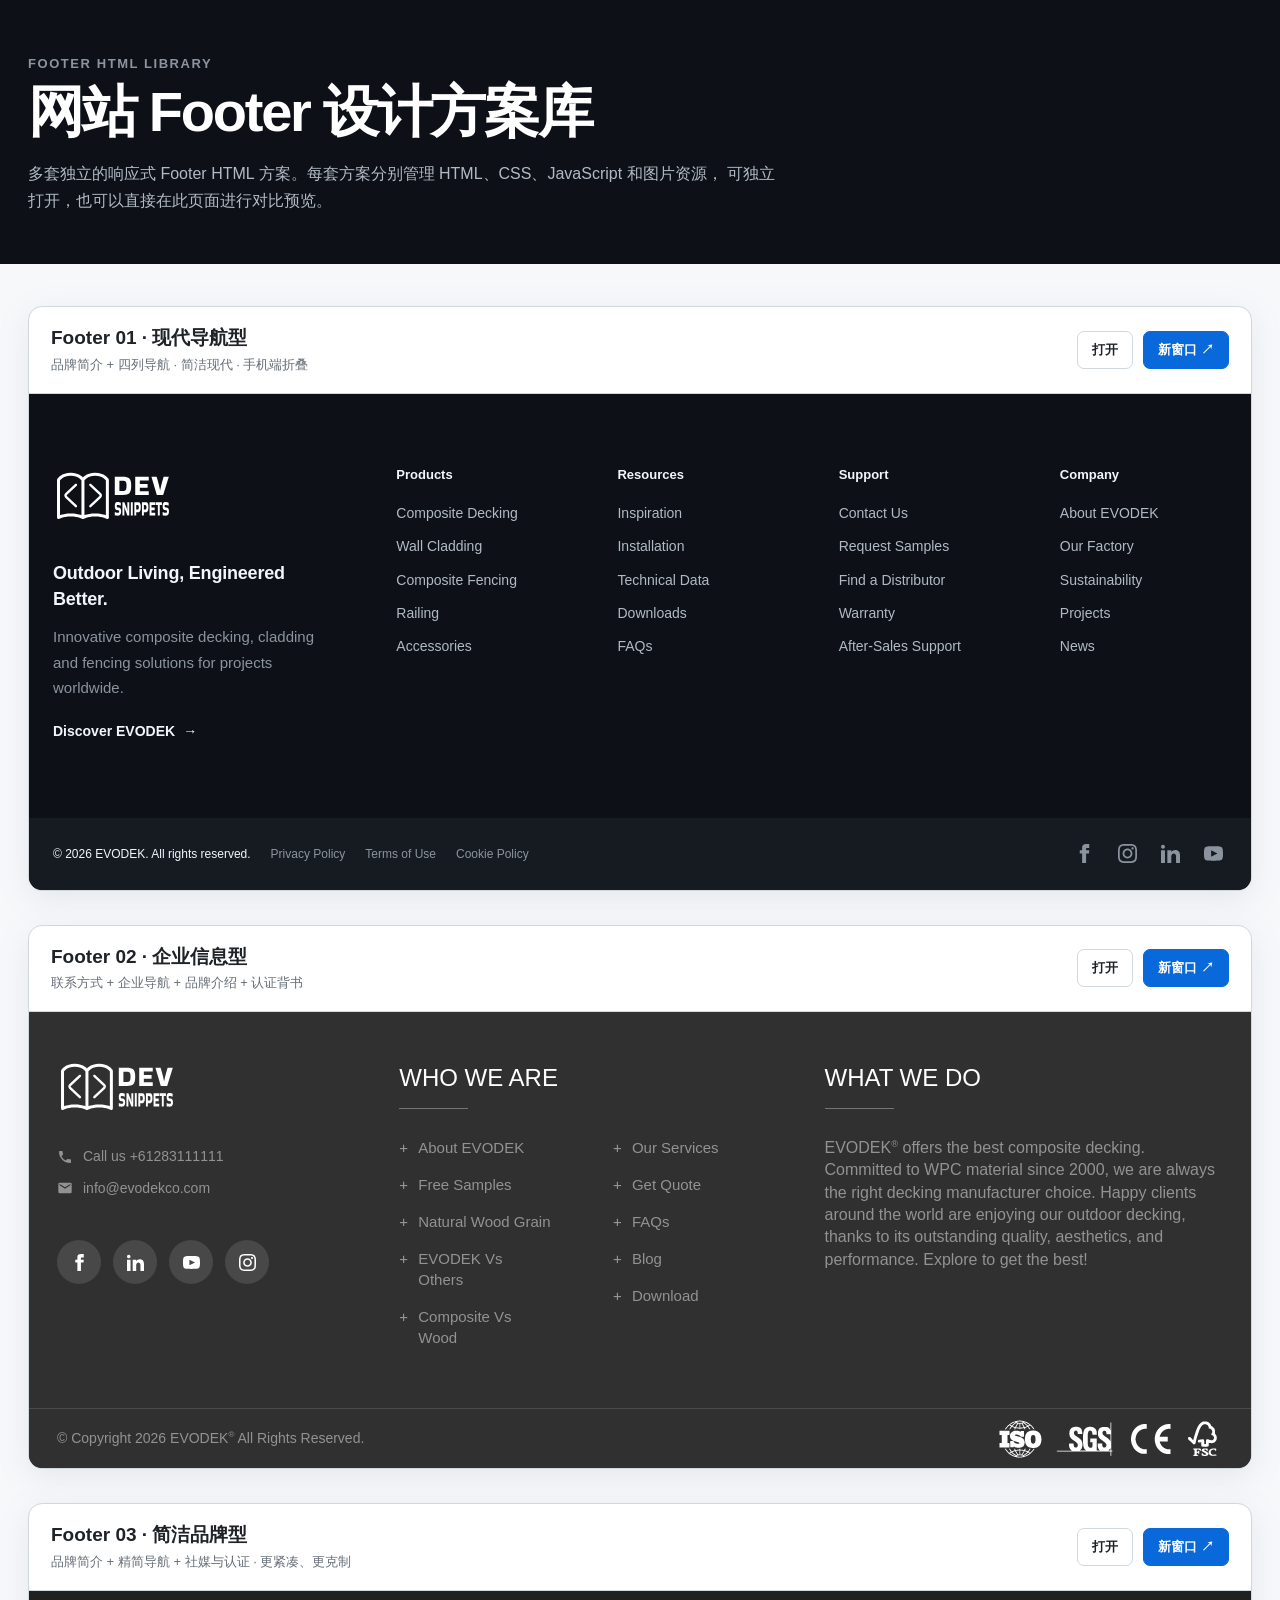
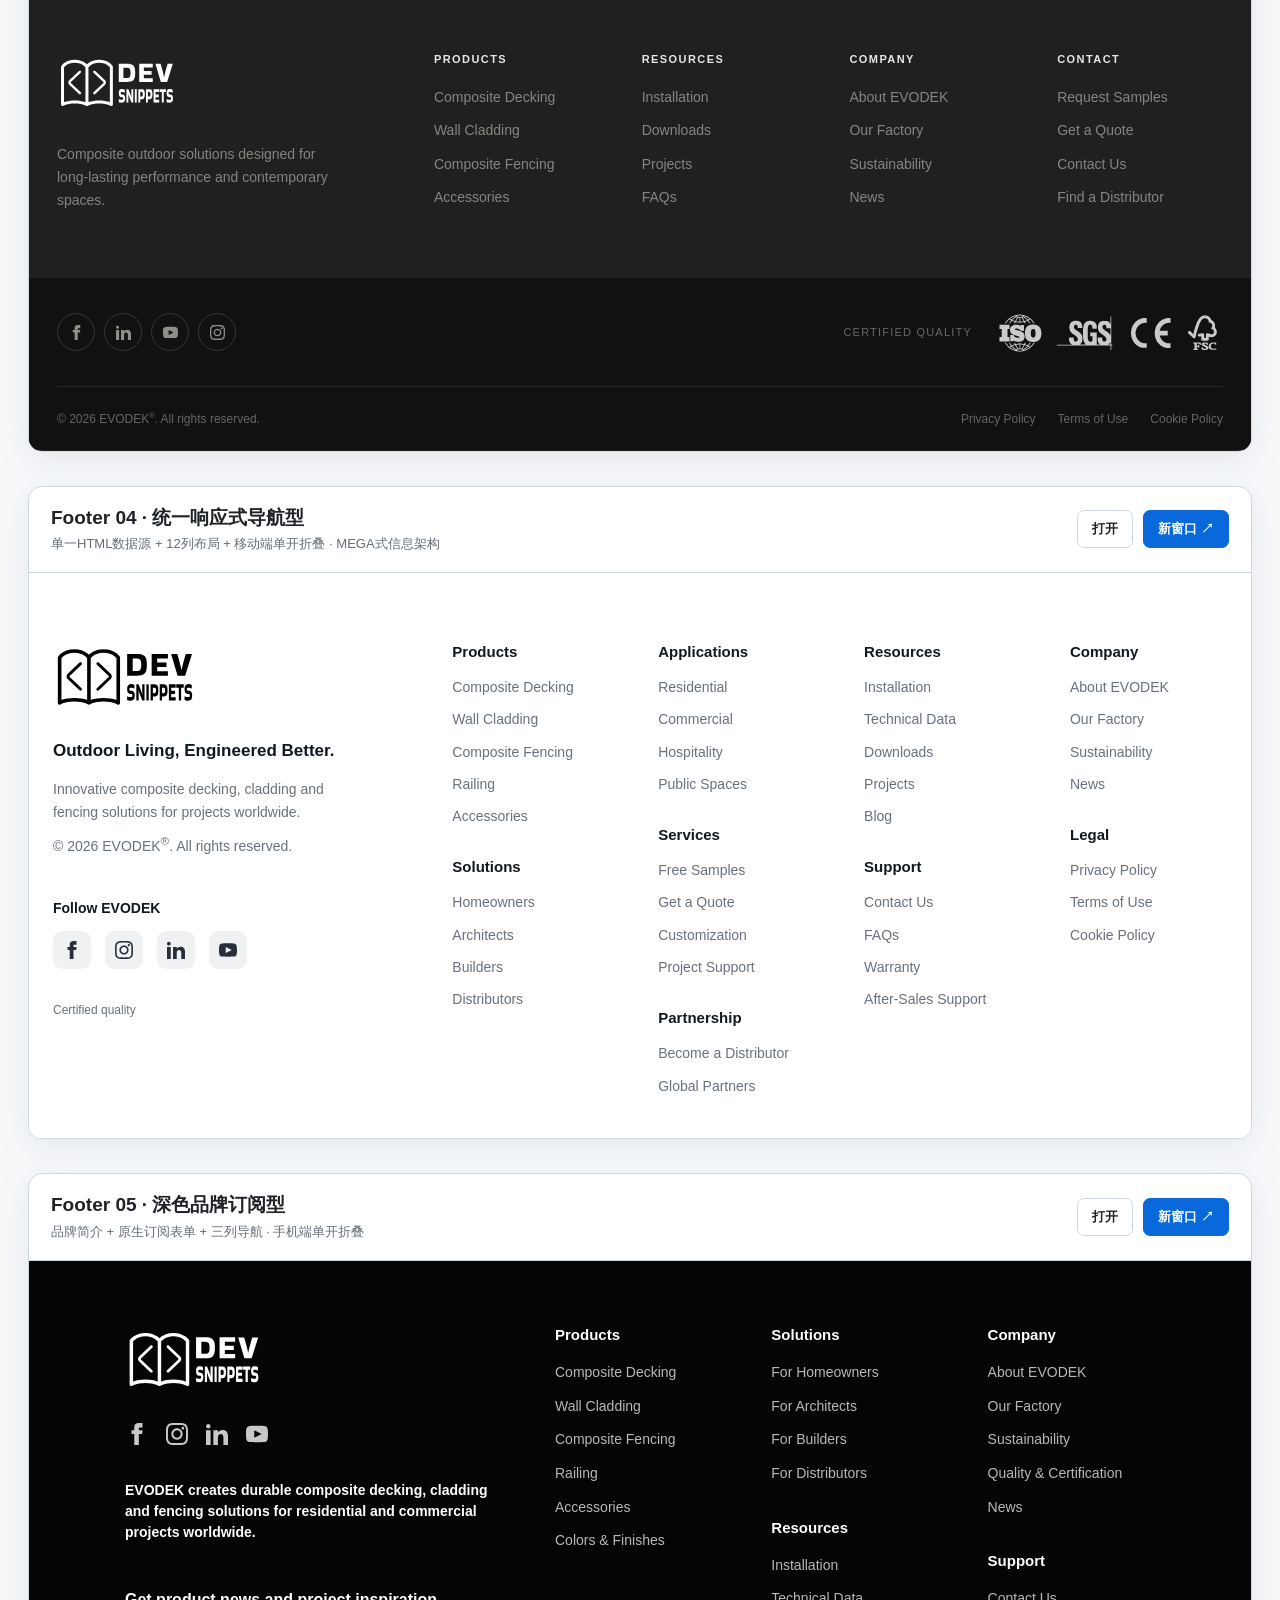
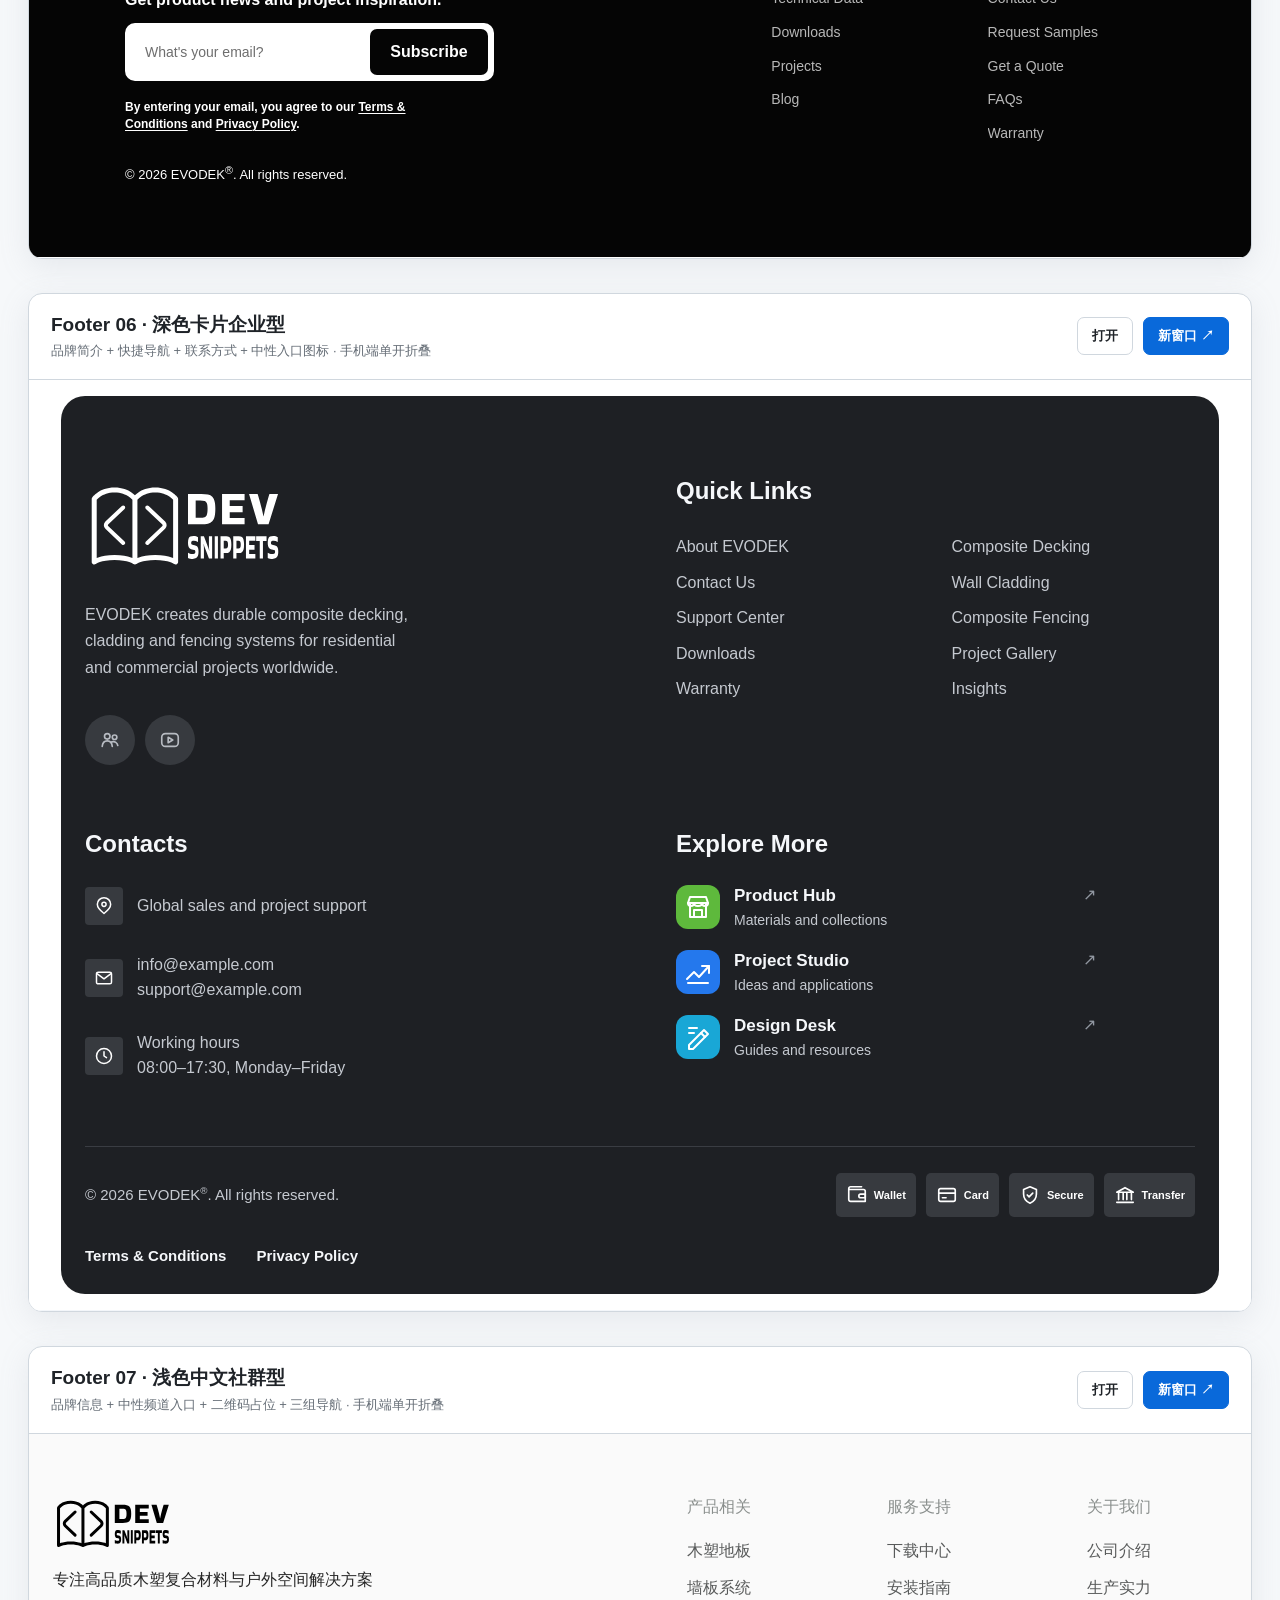
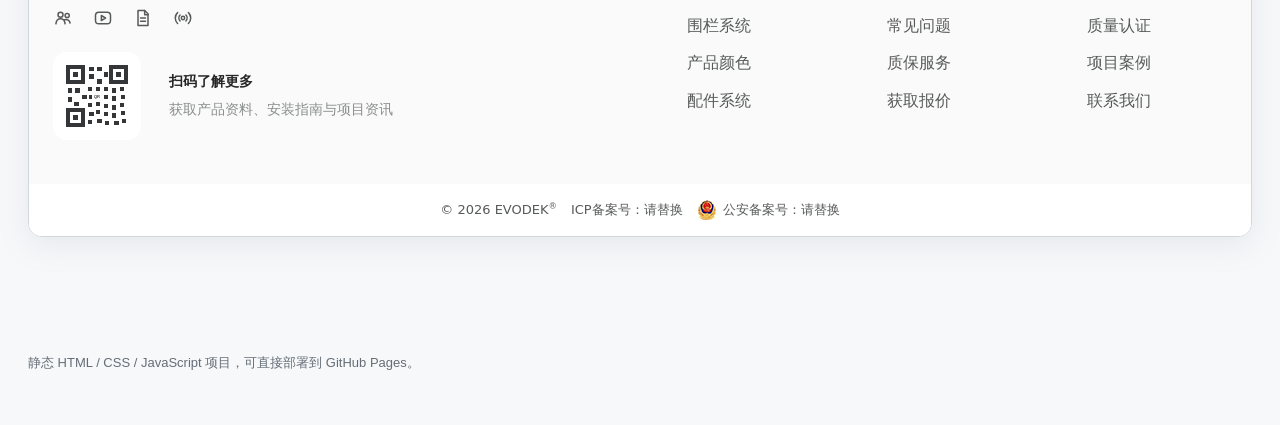
==== commit 77ca9acd: "优化 Footer 07 SVG Logo与响应式显示 * 优化用户提供的 foot-logo.svg矢量Logo * 使用优化后的SVG替换 Footer 07左侧文字Logo * 移除SVG固定w" ====
--- a/index.html
+++ b/index.html
@@ -155,6 +155,7 @@
     .preview-card--unified .preview-frame { height: 600px; }
     .preview-card--newsletter .preview-frame { height: 600px; }
     .preview-card--corporate .preview-frame { height: 600px; }
+    .preview-card--community .preview-frame { height: 520px; }
 
     .page-footer {
       max-width: var(--max);
@@ -188,6 +189,7 @@
       .preview-card--unified .preview-frame { height: 920px; }
       .preview-card--newsletter .preview-frame { height: 940px; }
       .preview-card--corporate .preview-frame { height: 940px; }
+      .preview-card--community .preview-frame { height: 820px; }
 
       .page-footer { padding: 0 20px 30px; }
     }
@@ -291,6 +293,20 @@
       <iframe class="preview-frame" src="footer-06/" title="Footer 06 预览" loading="lazy" scrolling="no"></iframe>
     </section>
 
+    <section class="preview-card preview-card--community">
+      <div class="preview-card__head">
+        <div class="preview-card__title-wrap">
+          <h2 class="preview-card__title">Footer 07 · 浅色中文社群型</h2>
+          <p class="preview-card__meta">品牌信息 + 中性频道入口 + 二维码占位 + 三组导航 · 手机端单开折叠</p>
+        </div>
+        <div class="preview-card__actions">
+          <a class="button" href="footer-07/">打开</a>
+          <a class="button button--primary" href="footer-07/" target="_blank" rel="noopener">新窗口 ↗</a>
+        </div>
+      </div>
+      <iframe class="preview-frame" src="footer-07/" title="Footer 07 预览" loading="lazy" scrolling="no"></iframe>
+    </section>
+
   </main>
 
   <footer class="page-footer">
